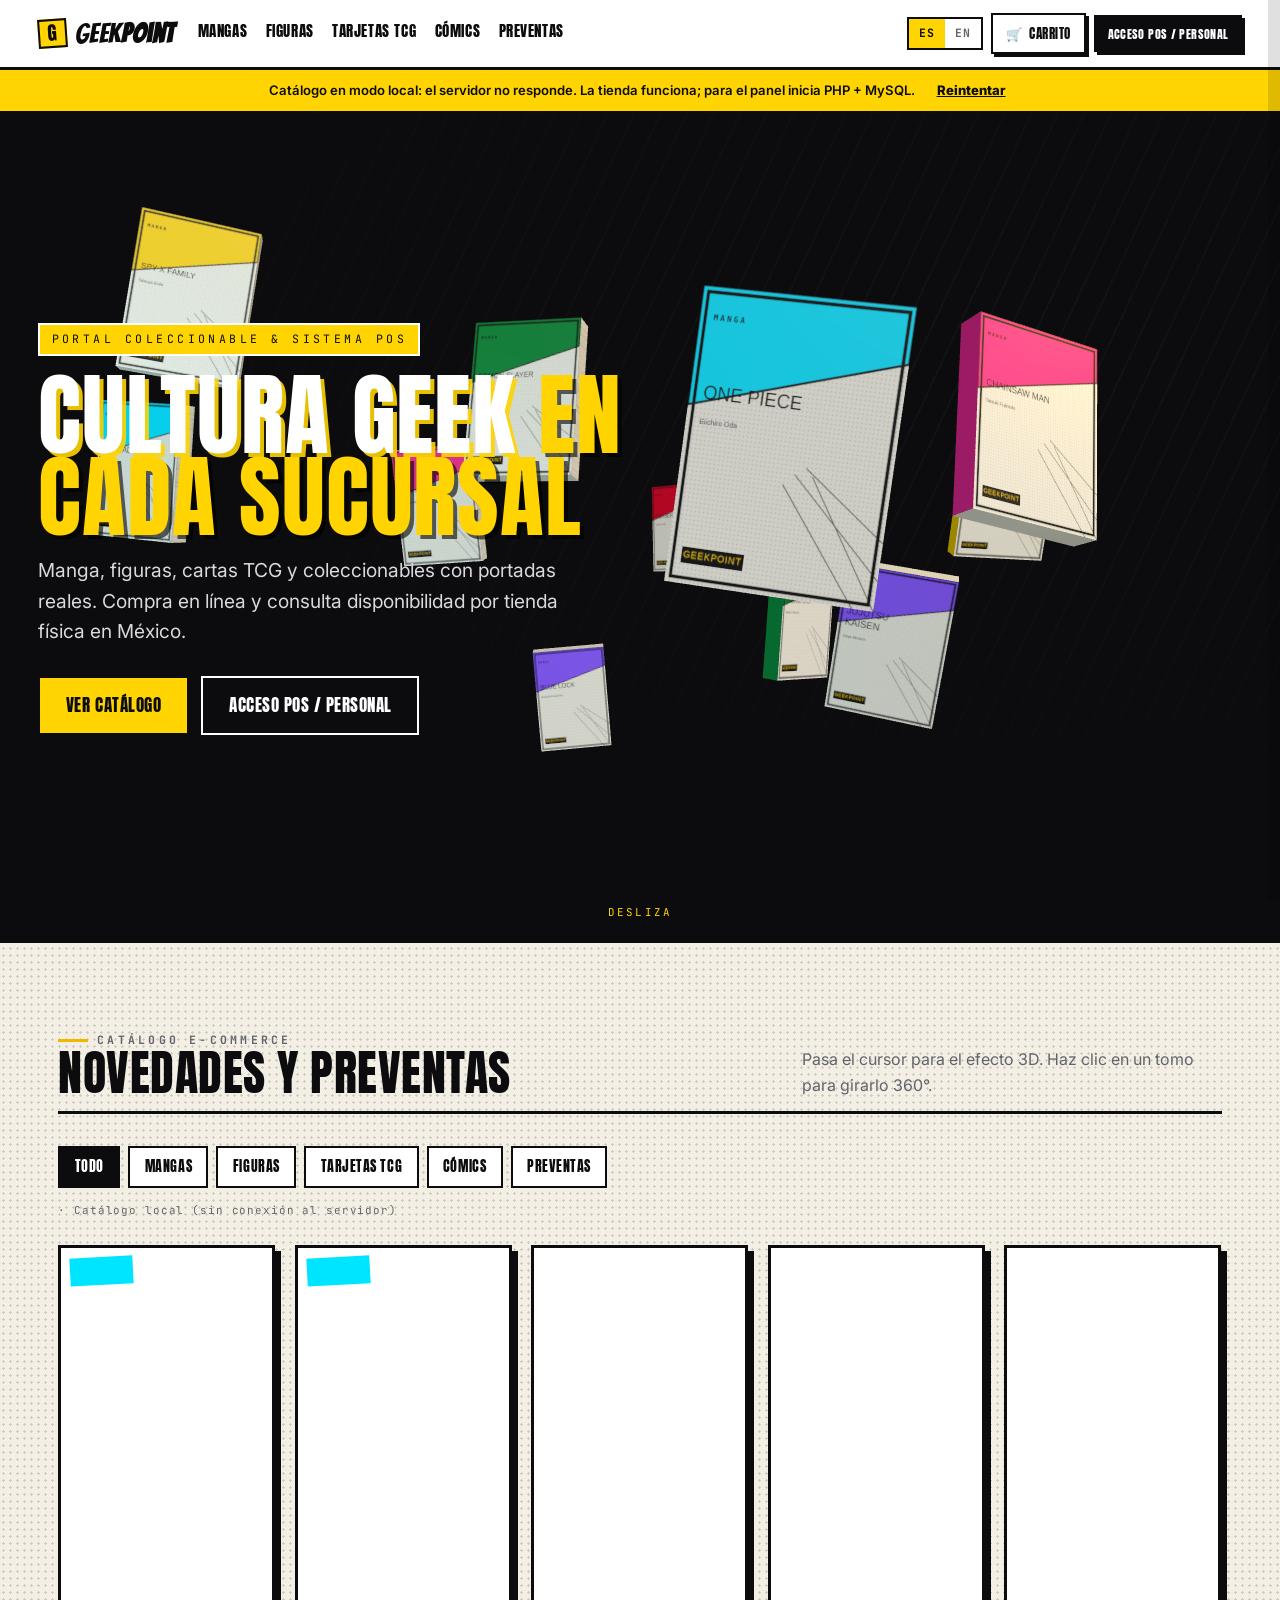
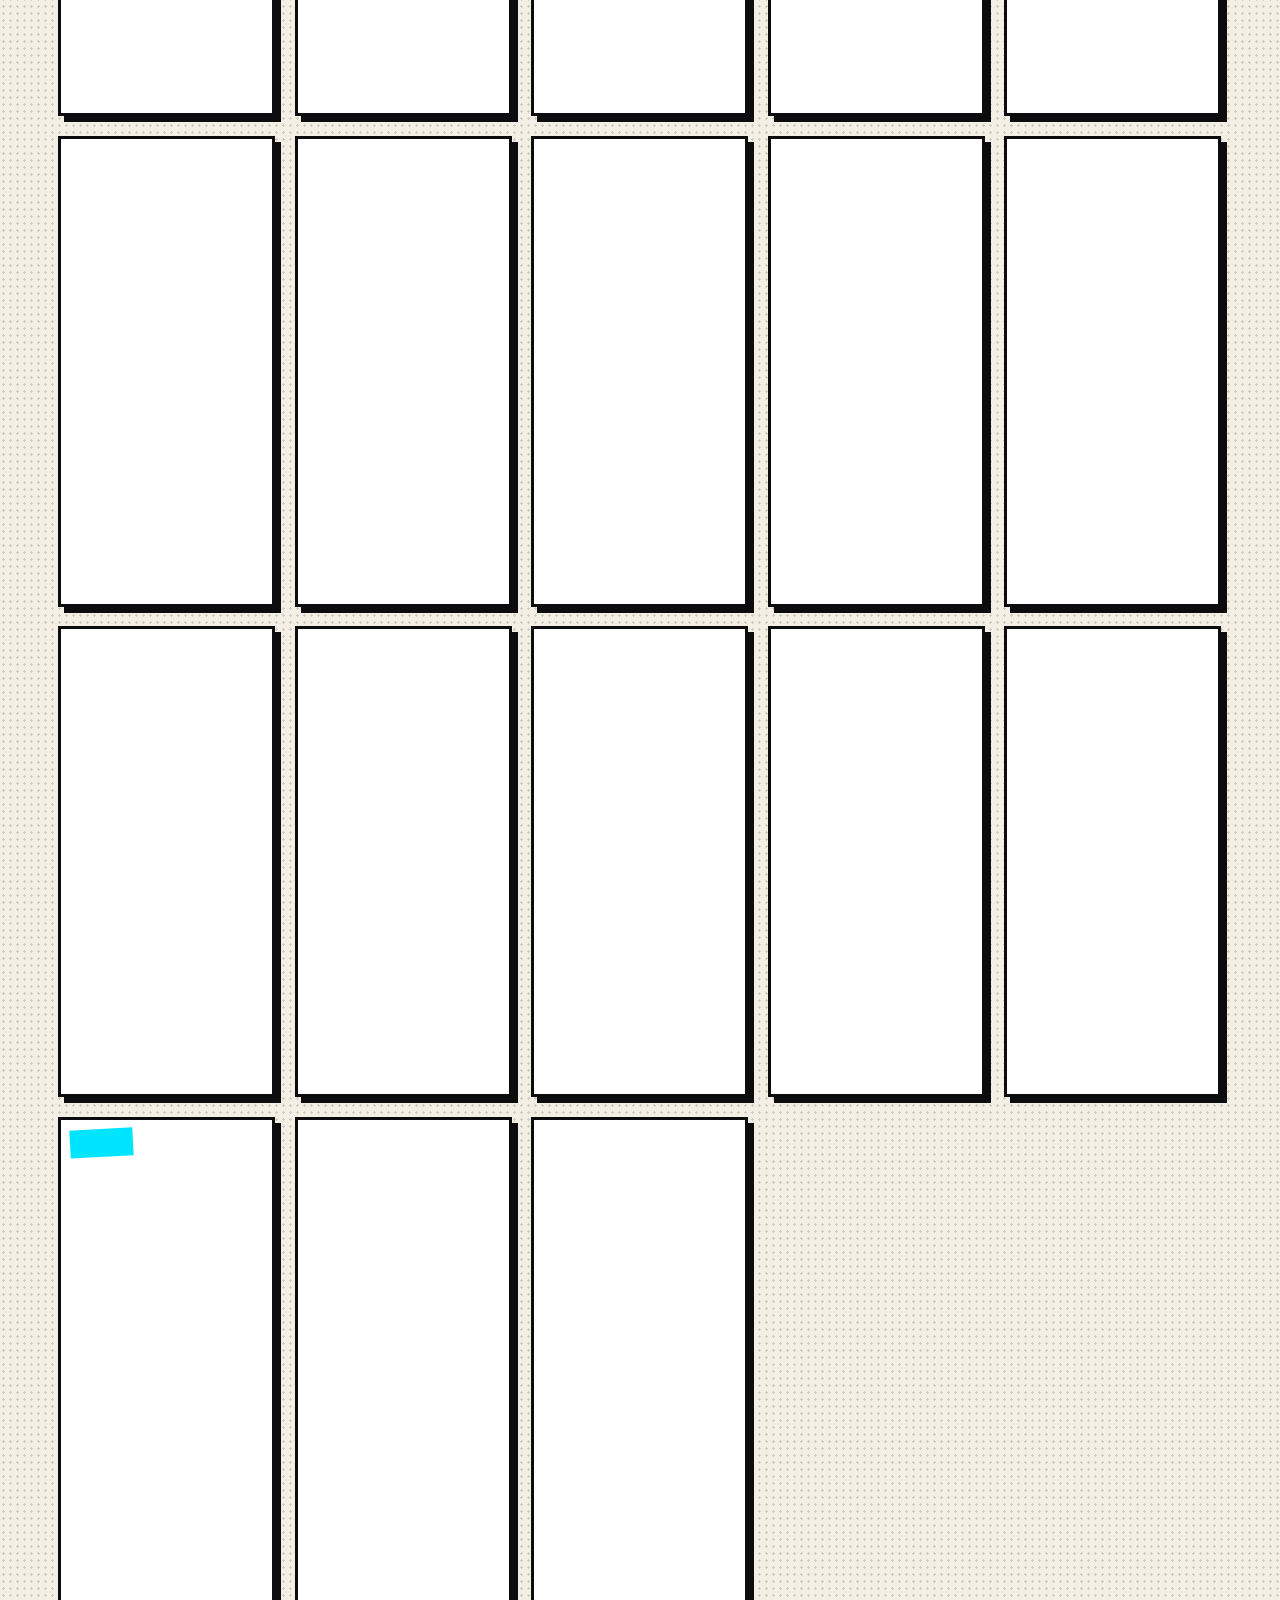
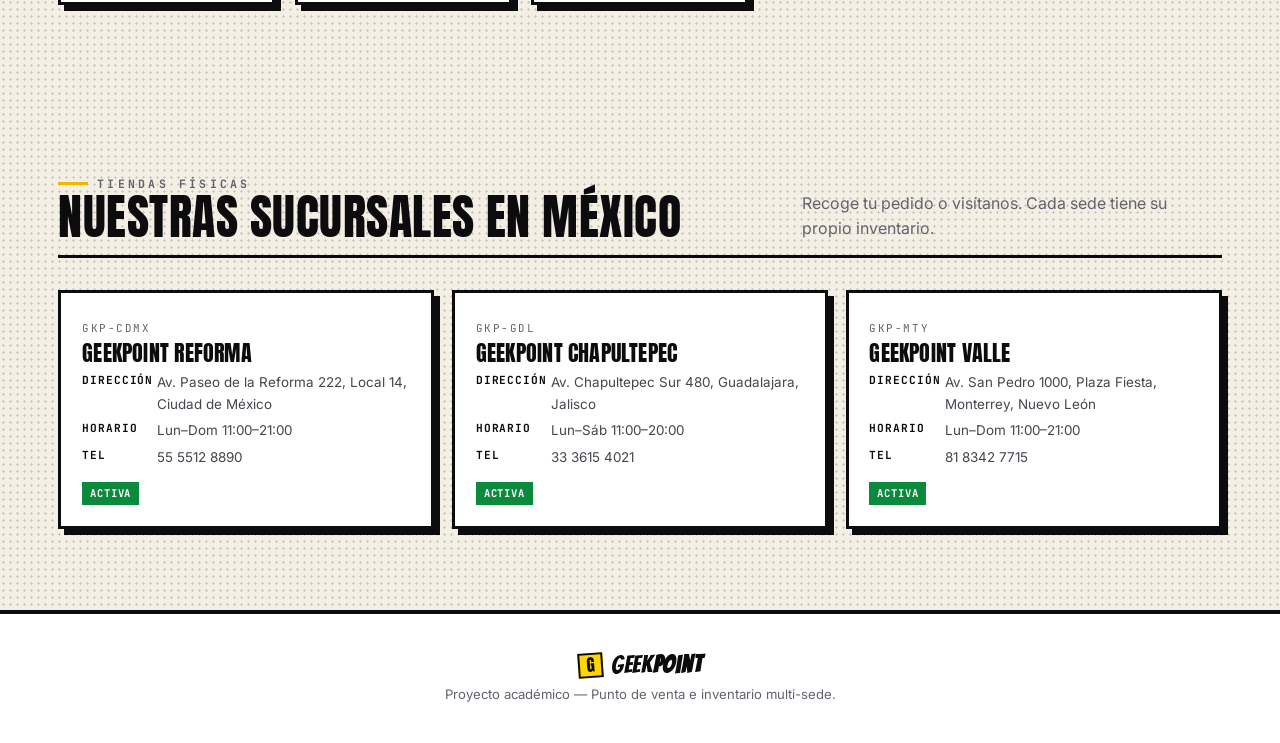
==== frontend/index.html @ acaae29a "Primer commit del sitio web" ====
<!DOCTYPE html>
<html lang="es">
<head>
  <meta charset="UTF-8" />
  <meta name="viewport" content="width=device-width, initial-scale=1, viewport-fit=cover" />
  <meta name="theme-color" content="#0c0c0e" />
  <title>GeekPoint — Portal Coleccionable & Sistema POS Multi-Sede</title>
  <meta name="description" content="Tienda de manga, figuras, cartas TCG y coleccionables. Catálogo interactivo 3D y sistema de punto de venta e inventario multi-sucursal." />

  <link rel="preconnect" href="https://fonts.googleapis.com" />
  <link rel="preconnect" href="https://fonts.gstatic.com" crossorigin />
  <link rel="stylesheet" href="https://fonts.googleapis.com/css2?family=Anton&family=Bangers&family=Inter:wght@400;500;600;700&family=JetBrains+Mono:wght@400;600;700&display=swap" />

  <link rel="icon" href="data:image/svg+xml,%3Csvg xmlns='http://www.w3.org/2000/svg' viewBox='0 0 100 100'%3E%3Crect width='100' height='100' fill='%23ffd400'/%3E%3Ctext x='50' y='72' font-size='68' text-anchor='middle' font-family='Arial Black,sans-serif' font-weight='900'%3EG%3C/text%3E%3C/svg%3E" />

  <link rel="stylesheet" href="assets/css/tokens.css?v=20260827b" />
  <link rel="stylesheet" href="assets/css/base.css?v=20260827b" />
  <link rel="stylesheet" href="assets/css/components.css?v=20260827b" />
  <link rel="stylesheet" href="assets/css/store.css?v=20260827b" />
  <link rel="stylesheet" href="assets/css/app.css?v=20260827b" />
</head>
<body>
  <a class="skip-link" href="#main">Saltar al contenido</a>

  <!-- ================= SPLASH ================= -->
  <div class="splash" data-splash aria-hidden="true">
    <div class="splash__mark">GEEK<b>POINT</b></div>
    <div class="splash__bar"><i></i></div>
  </div>

  <!-- ================= HEADER ================= -->
  <header class="topbar" data-topbar>
    <a href="#/" class="brand" data-link>
      <span class="brand__glyph">G</span>
      <span>Geek<b>Point</b></span>
    </a>

    <nav class="topbar__nav" data-nav-store aria-label="Categorías">
      <a href="#/cat/manga" data-link data-i18n="cat.manga">Mangas</a>
      <a href="#/cat/figuras" data-link data-i18n="cat.figuras">Figuras</a>
      <a href="#/cat/tcg" data-link data-i18n="cat.tcg">Tarjetas TCG</a>
      <a href="#/cat/comics" data-link data-i18n="cat.comics">Cómics</a>
      <a href="#/cat/preventa" data-link data-i18n="cat.preventa">Preventas</a>
    </nav>

    <div class="topbar__actions">
      <div class="lang-toggle" data-lang-toggle role="group" aria-label="Idioma / Language">
        <button type="button" data-lang="es" class="is-active">ES</button>
        <button type="button" data-lang="en">EN</button>
      </div>

      <button type="button" class="cartbtn" data-nav-store data-cart-open aria-label="Carrito">
        <span aria-hidden="true">🛒</span>
        <span data-i18n="nav.cart">Carrito</span>
        <span class="cartbtn__count" data-cart-count data-count="0"></span>
      </button>

      <a href="#/acceso" class="btn btn--ink btn--sm" data-link data-session-hide data-i18n="cta.staff">Acceso POS / Personal</a>
      <a href="#/panel" class="btn btn--panini btn--sm" data-link data-session-show hidden data-i18n="cta.mypanel">Mi panel</a>
    </div>
  </header>

  <div class="api-banner" data-api-banner hidden>
    <span data-i18n="banner.offline">Catálogo en modo local: el servidor no responde. La tienda funciona; para el panel inicia PHP + MySQL.</span>
    <button type="button" data-api-retry data-i18n="banner.retry">Reintentar</button>
  </div>

  <!-- ================= SPA ROOT ================= -->
  <main id="main" class="app-root" data-app>
    <div data-static-store>
      <!-- HERO -->
      <section class="hero">
        <canvas class="hero__canvas" data-hero3d aria-hidden="true"></canvas>
        <div class="hero__lines" aria-hidden="true"></div>
        <div class="hero__inner">
          <span class="hero__kicker" data-i18n="hero.kicker">Portal Coleccionable & Sistema POS</span>
          <h1 class="hero__title">
            <span data-i18n="hero.t1">Cultura geek</span>
            <span class="yellow" data-i18n="hero.t2">en cada sucursal</span>
          </h1>
          <p class="hero__lead" data-i18n="hero.lead">
            Manga, figuras, cartas TCG y coleccionables con portadas reales.
            Compra en línea y consulta disponibilidad por tienda física en México.
          </p>
          <div class="hero__cta">
            <a href="#catalogo" class="btn btn--panini btn--lg" data-i18n="hero.shop">Ver catálogo</a>
            <a href="#/acceso" class="btn btn--ghost btn--lg" data-link style="color:var(--paper-2);border-color:var(--paper-2)" data-i18n="cta.staff">Acceso POS / Personal</a>
          </div>
        </div>
        <span class="hero__scroll" data-i18n="hero.scroll">Desliza</span>
      </section>

      <!-- CATÁLOGO -->
      <section class="section" id="catalogo">
        <header class="section__head">
          <div>
            <p class="kicker" data-i18n="shop.kicker">Catálogo e-commerce</p>
            <h2 data-i18n="shop.title">Novedades y preventas</h2>
          </div>
          <p data-i18n="shop.sub">Pasa el cursor para el efecto 3D. Haz clic en un tomo para girarlo 360°.</p>
        </header>
        <div class="catbar" data-catbar></div>
        <div class="pgrid" data-pgrid></div>
      </section>

      <!-- SUCURSALES -->
      <section class="section" id="sucursales">
        <header class="section__head">
          <div>
            <p class="kicker" data-i18n="branches.kicker">Tiendas físicas</p>
            <h2 data-i18n="branches.title">Nuestras sucursales en México</h2>
          </div>
          <p data-i18n="branches.sub">Recoge tu pedido o visítanos. Cada sede tiene su propio inventario.</p>
        </header>
        <div class="branches" data-branches></div>
      </section>
    </div>
  </main>

  <!-- ================= CART DRAWER ================= -->
  <div class="cart-drawer__backdrop" data-cart-backdrop></div>
  <aside class="cart-drawer" data-cart-drawer aria-label="Carrito de compras">
    <div class="cart-drawer__head">
      <h2 data-i18n="cart.title">Tu carrito</h2>
      <button type="button" class="modal__close" data-cart-close aria-label="Cerrar">✕</button>
    </div>
    <div class="cart-drawer__items" data-cart-items></div>
    <div class="cart-drawer__foot">
      <div class="cart-drawer__total"><span data-i18n="cart.total">Total</span><span data-cart-total>$0.00</span></div>
      <button class="btn btn--panini btn--block" data-cart-quote data-i18n="cart.quote">Generar cotización</button>
      <p class="mono" style="font-size:.68rem;color:var(--muted);text-align:center" data-i18n="cart.note">Compra demo — no procesa pagos reales.</p>
    </div>
  </aside>

  <footer class="foot" data-foot>
    <div class="brand"><span class="brand__glyph">G</span><span>Geek<b>Point</b></span></div>
    <p class="foot__note" data-i18n="foot.note">Portal Coleccionable & Sistema POS Multi-Sede — proyecto académico.</p>
  </footer>

  <!-- ================= SCRIPTS (IIFE, orden estricto) ================= -->
  <script defer src="lib/gsap.min.js"></script>
  <script defer src="lib/ScrollTrigger.min.js"></script>
  <script defer src="lib/three.min.js"></script>
  <script defer src="lib/manifest.js?v=20260827b"></script>
  <script defer src="js/config.js?v=20260827b"></script>
  <script defer src="js/i18n.js?v=20260827b"></script>
  <script defer src="js/ui.js?v=20260827b"></script>
  <script defer src="js/api.js?v=20260827b"></script>
  <script defer src="js/store.js?v=20260827b"></script>
  <script defer src="js/catalog.js?v=20260827b"></script>
  <script defer src="js/three-hero.js?v=20260827b"></script>
  <script defer src="js/views/shell.js?v=20260827b"></script>
  <script defer src="js/views/store.js?v=20260827b"></script>
  <script defer src="js/views/login.js?v=20260827b"></script>
  <script defer src="js/views/admin.js?v=20260827b"></script>
  <script defer src="js/views/manager.js?v=20260827b"></script>
  <script defer src="js/views/pos.js?v=20260827b"></script>
  <script defer src="js/router.js?v=20260827b"></script>
  <script defer src="js/main.js?v=20260827b"></script>
</body>
</html>
---- frontend/assets/css/tokens.css ----
/* =============================================================
   GeekPoint — 1. Tokens de diseño
   Tienda  → "Manga Ink" (papel B&N alto contraste + Amarillo Panini + neón)
   Sistema → oscuro cyber (bajo  body.in-app)
   ============================================================= */
:root {
  /* ---- Constantes (no cambian entre temas) ---- */
  --display: "Anton", "Arial Narrow", "Segoe UI", system-ui, sans-serif;
  --comic:   "Bangers", "Anton", "Comic Sans MS", system-ui, cursive;
  --sans:    "Inter", -apple-system, BlinkMacSystemFont, "Segoe UI", system-ui, sans-serif;
  --mono:    "JetBrains Mono", ui-monospace, "SFMono-Regular", Consolas, monospace;

  --radius:    14px;
  --radius-sm: 9px;
  --radius-lg: 22px;
  --gutter: clamp(1rem, 4vw, 2.4rem);
  --maxw: 1240px;
  --topbar-h: 70px;

  --ease-out:    cubic-bezier(0.16, 1, 0.3, 1);
  --ease-in:     cubic-bezier(0.7, 0, 0.84, 0);
  --ease-soft:   cubic-bezier(0.25, 0.46, 0.45, 0.94);
  --ease-bounce: cubic-bezier(0.34, 1.56, 0.64, 1);

  --z-topbar: 100; --z-banner: 90; --z-drawer: 400; --z-toast: 500; --z-modal: 600; --z-splash: 900;

  /* ---- Paleta base Manga Ink ---- */
  --paper:      #f3efe4;
  --paper-2:    #ffffff;
  --paper-3:    #eae5d6;
  --ink:        #0c0c0e;
  --ink-2:      #1b1b21;
  --ink-soft:   #45454d;
  --panini:     #ffd400;
  --panini-deep:#f2b600;
  --neon-cyan:    #00e5ff;
  --neon-magenta: #ff2d95;
  --neon-violet:  #8b5bff;
  --danger:  #e4002b;
  --success: #0b8a3d;
  --warning: #c77700;

  /* ---- Semántica (tema TIENDA por defecto) ---- */
  --bg:        var(--paper);
  --bg-2:      var(--paper-3);
  --surface:   var(--paper-2);
  --surface-2: var(--paper-3);
  --surface-3: #dfd9c7;
  --text:   var(--ink);
  --muted:  #63636d;
  --faint:  #8a8a93;
  --line:      var(--ink);
  --line-soft: #cfc9b8;
  --accent:    var(--ink);
  --accent-2:  var(--panini);

  /* sombras "manga" = offset duro, sin blur */
  --shadow-hard:    5px 5px 0 var(--ink);
  --shadow-hard-sm: 3px 3px 0 var(--ink);
  --shadow-pop:     6px 6px 0 var(--panini-deep);
  --halftone: rgba(12,12,14,0.16);

  /* variables compartidas con el sistema (valores neutros en la tienda) */
  --nm-out: var(--shadow-hard-sm);
  --nm-out-sm: var(--shadow-hard-sm);
  --nm-in: none; --nm-in-sm: none;
  --glow-cyan: 0 0 0 2px var(--ink);
  --glow-violet: 0 0 0 2px var(--ink);

  --btn-bg: var(--paper-2);
  --btn-fg: var(--ink);
  --btn-shadow: var(--shadow-hard-sm);
  --btn-border: var(--ink);

  color-scheme: light;
}

/* =============================================================
   Tema SISTEMA (oscuro) — activo en login y módulos internos
   ============================================================= */
body.in-app,
body.in-shell {
  --bg:        #0b0c10;
  --bg-2:      #0e0f15;
  --surface:   #14151d;
  --surface-2: #191b25;
  --surface-3: #202331;
  --line:      #2a2d3f;
  --line-soft: #202331;
  --text:   #eef0f7;
  --muted:  #9498b6;
  --faint:  #6a6e90;
  --accent:    var(--panini);
  --accent-2:  var(--neon-cyan);

  --nm-light: rgba(255,255,255,0.045);
  --nm-dark:  rgba(0,0,0,0.55);
  --nm-out:    -6px -6px 16px var(--nm-light), 8px 8px 22px var(--nm-dark);
  --nm-out-sm: -3px -3px 8px var(--nm-light), 4px 4px 12px var(--nm-dark);
  --nm-in:     inset -4px -4px 10px var(--nm-light), inset 5px 5px 14px var(--nm-dark);
  --nm-in-sm:  inset -2px -2px 6px var(--nm-light), inset 3px 3px 8px var(--nm-dark);
  --glow-cyan:   0 0 0 1px rgba(255,212,0,.4), 0 0 22px rgba(255,212,0,.28);
  --glow-violet: 0 0 0 1px rgba(0,229,255,.4), 0 0 22px rgba(0,229,255,.3);

  --shadow-hard: var(--nm-out);
  --shadow-hard-sm: var(--nm-out-sm);
  --shadow-pop: var(--nm-out);

  --btn-bg: var(--surface-2);
  --btn-fg: var(--text);
  --btn-shadow: var(--nm-out-sm);
  --btn-border: transparent;

  --radius: 16px; --radius-sm: 12px; --radius-lg: 24px;

  color-scheme: dark;
}
---- frontend/assets/css/base.css ----
/* =============================================================
   2. Reset & base
   ============================================================= */
*, *::before, *::after { box-sizing: border-box; margin: 0; }

html {
  -webkit-text-size-adjust: 100%;
  tab-size: 2;
  overflow-x: clip;
  scroll-behavior: smooth;
}
@media (prefers-reduced-motion: reduce) { html { scroll-behavior: auto; } }

body {
  font-family: var(--sans);
  font-size: 16px;
  line-height: 1.6;
  color: var(--text);
  background-color: var(--bg);
  /* Textura de papel + trama de puntos (manga) */
  background-image:
    radial-gradient(var(--halftone) 1px, transparent 1.4px);
  background-size: 7px 7px;
  -webkit-font-smoothing: antialiased;
  -moz-osx-font-smoothing: grayscale;
  text-rendering: optimizeLegibility;
  overflow-x: clip;
  overscroll-behavior-y: none;
  min-height: 100vh;
  transition: background-color .4s var(--ease-out), color .4s var(--ease-out);
}
body.in-app {
  background-image:
    radial-gradient(1200px 700px at 12% -10%, rgba(255,212,0,.10), transparent 60%),
    radial-gradient(1000px 600px at 100% 0%, rgba(0,229,255,.10), transparent 55%);
  background-size: auto;
}

img, svg, canvas, video { display: block; max-width: 100%; }
img { height: auto; }
button, input, select, textarea { font: inherit; color: inherit; }
button { cursor: pointer; border: 0; background: none; }
a { color: inherit; text-decoration: none; }
p { text-wrap: pretty; }

h1, h2, h3, h4 {
  font-family: var(--display);
  text-wrap: balance;
  line-height: 1.02;
  letter-spacing: 0.01em;
  font-weight: 400;
  text-transform: uppercase;
}
body.in-app h1, body.in-app h2, body.in-app h3, body.in-app h4 {
  letter-spacing: -0.01em;
}

::selection { background: var(--panini); color: var(--ink); }

:focus-visible {
  outline: 3px solid var(--neon-cyan);
  outline-offset: 2px;
}

* { scrollbar-width: thin; scrollbar-color: var(--ink) transparent; }
*::-webkit-scrollbar { width: 10px; height: 10px; }
*::-webkit-scrollbar-thumb { background: var(--ink); border-radius: 0; }
body.in-app *::-webkit-scrollbar-thumb { background: var(--surface-3); border-radius: 20px; }

/* =============================================================
   3. Utilidades
   ============================================================= */
.skip-link {
  position: fixed; top: -120px; left: 1rem;
  padding: .7rem 1.1rem; background: var(--panini); color: var(--ink);
  z-index: var(--z-splash); border: 2px solid var(--ink); font-weight: 700;
  transition: top .2s var(--ease-out);
}
.skip-link:focus { top: 1rem; }

.sr-only {
  position: absolute; width: 1px; height: 1px; padding: 0; margin: -1px;
  overflow: hidden; clip: rect(0 0 0 0); white-space: nowrap; border: 0;
}

.container { width: 100%; max-width: var(--maxw); margin-inline: auto; padding-inline: var(--gutter); }

.kicker {
  font-family: var(--mono);
  font-size: .72rem;
  letter-spacing: .28em;
  text-transform: uppercase;
  color: var(--text);
  display: inline-flex; align-items: center; gap: .55rem;
  font-weight: 700;
}
.kicker::before {
  content: ""; width: 30px; height: 3px; background: var(--panini-deep);
}
body.in-app .kicker { color: var(--accent); }
body.in-app .kicker::before { background: var(--accent); height: 1px; }

[hidden] { display: none !important; }

/* Reveal on scroll — funcional (NO se apaga con reduced-motion) */
.reveal { opacity: 0; transform: translateY(24px); transition: opacity .6s var(--ease-out), transform .6s var(--ease-out); }
.reveal.is-visible { opacity: 1; transform: none; }
.reveal[data-split] { opacity: 1; transform: none; }
@media (prefers-reduced-motion: reduce) { .reveal { transition-duration: .3s; } }

.mono { font-family: var(--mono); }
.muted { color: var(--muted); }
.right { text-align: right; }
.mt { margin-top: 1.2rem; }
---- frontend/assets/css/components.css ----
/* =============================================================
   5. Componentes compartidos (tienda + sistema, vía variables)
   ============================================================= */

/* ---------- Splash ---------- */
.splash {
  position: fixed; inset: 0; z-index: var(--z-splash);
  display: grid; place-content: center; gap: 1.4rem;
  background: var(--paper);
  transition: opacity .5s var(--ease-out), visibility .5s;
  animation: splashSafety .01s 4.5s forwards;
}
.splash.is-out { opacity: 0; visibility: hidden; pointer-events: none; }
@keyframes splashSafety { to { opacity: 0; visibility: hidden; pointer-events: none; } }
.splash__mark { font-family: var(--comic); font-size: clamp(2.4rem, 9vw, 4rem); letter-spacing: .04em; color: var(--ink); display: flex; align-items: center; gap: .5rem; }
.splash__mark b { color: var(--ink); -webkit-text-stroke: 2px var(--ink); background: var(--panini); padding: 0 .25em; box-shadow: var(--shadow-hard-sm); }
.splash__bar { width: 220px; height: 8px; border: 2px solid var(--ink); overflow: hidden; }
.splash__bar i { display: block; height: 100%; width: 38%; background: var(--ink); animation: load 1s var(--ease-soft) infinite; }
@keyframes load { 0% { transform: translateX(-110%); } 100% { transform: translateX(360%); } }
@keyframes spin { to { transform: rotate(360deg); } }

/* ---------- Top bar (chrome público) ---------- */
.topbar {
  position: sticky; top: 0; z-index: var(--z-topbar);
  min-height: var(--topbar-h);
  display: flex; align-items: center; gap: 1rem;
  padding: .5rem var(--gutter);
  background: var(--paper-2);
  border-bottom: 3px solid var(--ink);
}
body.in-app .topbar { background: var(--surface); border-bottom: 1px solid var(--line); }

.brand { display: flex; align-items: center; gap: .5rem; font-family: var(--comic); font-size: 1.7rem; letter-spacing: .03em; color: var(--text); line-height: 1; }
.brand__glyph {
  display: inline-grid; place-items: center; width: 1.5em; height: 1.5em;
  background: var(--panini); color: var(--ink); border: 2px solid var(--ink);
  font-family: var(--display); font-size: .7em; transform: rotate(-4deg);
}
body.in-app .brand__glyph { background: var(--accent); }
.brand b { color: var(--text); }

.topbar__nav { display: none; gap: 1.15rem; margin-inline: .4rem; }
.topbar__nav a {
  font-family: var(--display); text-transform: uppercase; font-size: .92rem; letter-spacing: .04em;
  color: var(--text); padding: .2rem 0; border-bottom: 3px solid transparent;
  transition: border-color .18s var(--ease-out), color .18s var(--ease-out);
}
.topbar__nav a:hover, .topbar__nav a.is-active { border-color: var(--panini-deep); }
@media (min-width: 1040px) { .topbar__nav { display: flex; } }
body.in-app .topbar__nav { display: none; }

.topbar__actions { margin-inline-start: auto; display: flex; align-items: center; gap: .55rem; }

/* ---------- Lang toggle ---------- */
.lang-toggle { display: inline-flex; border: 2px solid var(--ink); background: var(--paper-2); }
body.in-app .lang-toggle { border-color: var(--line); background: var(--surface-2); border-radius: 999px; padding: 3px; }
.lang-toggle button {
  font-family: var(--mono); font-size: .72rem; font-weight: 700; letter-spacing: .08em;
  padding: .36rem .62rem; color: var(--muted);
  transition: color .15s var(--ease-out), background .15s var(--ease-out);
}
.lang-toggle button.is-active { color: var(--ink); background: var(--panini); }
body.in-app .lang-toggle button { border-radius: 999px; }
body.in-app .lang-toggle button.is-active { color: #05060b; background: var(--accent); }

/* ---------- Cart button ---------- */
.cartbtn {
  position: relative; display: inline-flex; align-items: center; gap: .4rem;
  padding: .5rem .8rem; border: 2px solid var(--ink); background: var(--paper-2);
  font-family: var(--display); text-transform: uppercase; font-size: .82rem; letter-spacing: .04em;
  box-shadow: var(--shadow-hard-sm);
  transition: transform .14s var(--ease-out), box-shadow .18s var(--ease-out);
}
.cartbtn:hover { transform: translate(-1px,-1px); box-shadow: 5px 5px 0 var(--ink); }
.cartbtn:active { transform: translate(2px,2px); box-shadow: none; }
.cartbtn__count {
  min-width: 1.35em; height: 1.35em; padding: 0 .3em; display: grid; place-items: center;
  background: var(--panini); color: var(--ink); border: 2px solid var(--ink);
  font-family: var(--mono); font-size: .7rem; font-weight: 700;
}
.cartbtn__count:empty, .cartbtn__count[data-count="0"] { display: none; }

/* ---------- Botones ---------- */
.btn {
  display: inline-flex; align-items: center; justify-content: center; gap: .5rem;
  padding: .62rem 1.05rem;
  font-family: var(--display); text-transform: uppercase; letter-spacing: .03em;
  font-weight: 400; font-size: .92rem;
  color: var(--btn-fg); background: var(--btn-bg);
  border: 2px solid var(--btn-border);
  box-shadow: var(--btn-shadow);
  border-radius: 0;
  transition: transform .14s var(--ease-out), box-shadow .18s var(--ease-out), background .18s var(--ease-out), color .18s var(--ease-out), opacity .2s;
  white-space: nowrap;
}
body.in-app .btn { border-radius: var(--radius-sm); border-color: transparent; text-transform: none; font-size: .9rem; }
.btn:hover { transform: translate(-2px,-2px); box-shadow: 6px 6px 0 var(--ink); }
body.in-app .btn:hover { transform: translateY(-2px); box-shadow: var(--nm-out); }
.btn:active { transform: translate(1px,1px); box-shadow: none; }
body.in-app .btn:active { transform: translateY(0); box-shadow: var(--nm-in-sm); }

.btn--lg { padding: .9rem 1.6rem; font-size: 1.05rem; }
.btn--sm { padding: .4rem .7rem; font-size: .78rem; }
.btn--block { display: flex; width: 100%; }

.btn--panini, .btn--neon { background: var(--panini); color: var(--ink); border-color: var(--ink); }
body.in-app .btn--neon { background: var(--accent); color: #05060b; box-shadow: var(--glow-cyan), 4px 4px 14px var(--nm-dark); border-color: transparent; }
.btn--ink, .btn--violet { background: var(--ink); color: var(--paper-2); border-color: var(--ink); }
body.in-app .btn--violet { background: linear-gradient(180deg, var(--neon-violet), #6a3ee0); color: #fff; box-shadow: var(--glow-violet), 4px 4px 14px var(--nm-dark); }
.btn--ghost { background: transparent; box-shadow: none; }
body.in-app .btn--ghost { box-shadow: inset 0 0 0 1px var(--line); }
.btn--ghost:hover { background: var(--panini); }
body.in-app .btn--ghost:hover { background: transparent; box-shadow: inset 0 0 0 1px var(--accent); color: #fff; }
.btn--danger { background: var(--danger); color: #fff; border-color: var(--ink); }

.btn[disabled], .btn.is-loading { opacity: .5; pointer-events: none; }
.btn.is-loading::after {
  content: ""; width: 14px; height: 14px; border-radius: 50%;
  border: 2px solid currentColor; border-right-color: transparent; animation: spin .7s linear infinite;
}

/* ---------- Card / panel ---------- */
.card {
  background: var(--surface);
  border: 2px solid var(--line);
  box-shadow: var(--shadow-hard-sm);
  border-radius: 0;
  padding: 1.3rem;
}
body.in-app .card { border: 0; border-radius: var(--radius); box-shadow: var(--nm-out); }
.panel { background: var(--surface-2); border: 2px solid var(--line); border-radius: 0; }
body.in-app .panel { border: 1px solid var(--line-soft); border-radius: var(--radius); }

/* ---------- Formularios ---------- */
.field { display: flex; flex-direction: column; gap: .4rem; margin-bottom: 1rem; }
.field > label { font-size: .74rem; font-weight: 700; color: var(--muted); letter-spacing: .06em; text-transform: uppercase; font-family: var(--mono); }
.input, .select, .textarea {
  width: 100%; padding: .7rem .85rem;
  background: var(--surface); color: var(--text);
  border: 2px solid var(--line); border-radius: 0;
  transition: box-shadow .15s var(--ease-out), border-color .15s var(--ease-out);
}
body.in-app .input, body.in-app .select, body.in-app .textarea {
  border: 1px solid transparent; border-radius: 12px; box-shadow: var(--nm-in-sm);
}
.input::placeholder, .textarea::placeholder { color: var(--faint); }
.input:focus, .select:focus, .textarea:focus {
  outline: none; border-color: var(--neon-cyan);
  box-shadow: 4px 4px 0 var(--neon-cyan);
}
body.in-app .input:focus, body.in-app .select:focus, body.in-app .textarea:focus {
  box-shadow: var(--nm-in-sm), 0 0 0 3px rgba(0,229,255,.16);
}
.select { appearance: none; background-image: linear-gradient(45deg, transparent 50%, var(--text) 50%), linear-gradient(135deg, var(--text) 50%, transparent 50%); background-position: right 1rem center, right .78rem center; background-size: 6px 6px, 6px 6px; background-repeat: no-repeat; }
.textarea { min-height: 84px; resize: vertical; }
.field__error { font-size: .74rem; color: var(--danger); font-weight: 600; }
.field.has-error .input, .field.has-error .select { border-color: var(--danger); box-shadow: 3px 3px 0 var(--danger); }

/* ---------- Badges / chips ---------- */
.badge {
  display: inline-flex; align-items: center; gap: .35rem;
  font-family: var(--mono); font-size: .66rem; font-weight: 700; letter-spacing: .08em;
  padding: .2rem .5rem; text-transform: uppercase;
  background: var(--ink); color: var(--paper-2); border-radius: 0;
}
body.in-app .badge { background: var(--surface-3); color: var(--muted); border-radius: 999px; }
.badge--ok { background: var(--success); color: #fff; }
.badge--warn { background: var(--warning); color: #fff; }
.badge--danger { background: var(--danger); color: #fff; }
.badge--cyan { background: var(--neon-cyan); color: var(--ink); }
.badge--violet { background: var(--neon-violet); color: #fff; }
.badge--panini { background: var(--panini); color: var(--ink); }

.chip {
  display: inline-flex; align-items: center; gap: .4rem;
  padding: .4rem .75rem; border: 2px solid var(--line);
  background: var(--surface); font-size: .82rem; font-weight: 600;
  transition: background .15s var(--ease-out), color .15s var(--ease-out), transform .12s var(--ease-out);
}
body.in-app .chip { border: 0; border-radius: 999px; box-shadow: var(--nm-out-sm); color: var(--muted); }
.chip:hover { transform: translateY(-1px); }
.chip.is-active { background: var(--panini); color: var(--ink); }
body.in-app .chip.is-active { background: var(--accent); color: #05060b; box-shadow: var(--glow-cyan); }

/* ---------- Tablas ---------- */
.table-wrap { overflow-x: auto; border: 2px solid var(--line); }
body.in-app .table-wrap { border: 1px solid var(--line-soft); border-radius: var(--radius); }
table.data { width: 100%; border-collapse: collapse; font-size: .88rem; min-width: 560px; }
table.data thead th {
  text-align: left; font-family: var(--mono); font-size: .66rem; letter-spacing: .12em; text-transform: uppercase;
  color: var(--faint); padding: .8rem 1rem; background: var(--surface-2);
  border-bottom: 2px solid var(--line);
}
body.in-app table.data thead th { border-bottom: 0; }
table.data tbody td { padding: .8rem 1rem; border-top: 1px solid var(--line-soft); }
table.data tbody tr { transition: background .12s var(--ease-out); }
table.data tbody tr:hover { background: var(--surface-2); }
.num { font-family: var(--mono); font-variant-numeric: tabular-nums; }

/* ---------- Toast ---------- */
.toasts { position: fixed; right: 1rem; bottom: 1rem; z-index: var(--z-toast); display: flex; flex-direction: column; gap: .6rem; max-width: min(92vw, 360px); }
.toast {
  padding: .8rem 1rem; background: var(--surface); color: var(--text);
  border: 2px solid var(--ink); border-left-width: 6px;
  box-shadow: var(--shadow-hard-sm); font-size: .88rem; font-weight: 500;
  animation: toastIn .3s var(--ease-out);
}
body.in-app .toast { border: 0; border-left: 3px solid var(--accent); border-radius: 12px; box-shadow: var(--nm-out); }
.toast--ok { border-left-color: var(--success); }
.toast--error { border-left-color: var(--danger); }
.toast--warn { border-left-color: var(--warning); }
@keyframes toastIn { from { opacity: 0; transform: translateX(24px); } }

/* ---------- Modal ---------- */
.modal { position: fixed; inset: 0; z-index: var(--z-modal); display: grid; place-items: center; padding: 1.2rem; }
.modal__backdrop { position: absolute; inset: 0; background: rgba(12,12,14,.72); backdrop-filter: blur(3px); -webkit-backdrop-filter: blur(3px); }
.modal__card {
  position: relative; width: min(560px, 100%); max-height: 88vh; overflow-y: auto;
  background: var(--surface); color: var(--text);
  border: 3px solid var(--ink); box-shadow: 10px 10px 0 var(--ink);
  padding: 1.6rem;
  animation: modalIn .28s var(--ease-out);
}
body.in-app .modal__card { border: 0; border-radius: var(--radius-lg); box-shadow: var(--nm-out), var(--glow-violet); }
.modal__card--wide { width: min(920px, 100%); }
@keyframes modalIn { from { opacity: 0; transform: translateY(16px); } }
.modal__title { font-family: var(--display); text-transform: uppercase; font-size: 1.3rem; margin-bottom: 1rem; }
.modal__close { position: absolute; top: .8rem; right: .8rem; width: 34px; height: 34px; display: grid; place-items: center; background: var(--panini); color: var(--ink); border: 2px solid var(--ink); }
body.in-app .modal__close { background: var(--surface-2); color: var(--text); border: 0; border-radius: 10px; box-shadow: var(--nm-out-sm); }

/* ---------- API banner ---------- */
.api-banner {
  position: sticky; top: var(--topbar-h); z-index: var(--z-banner);
  display: flex; align-items: center; justify-content: center; gap: 1rem; flex-wrap: wrap;
  padding: .55rem 1rem; font-size: .82rem; font-weight: 600;
  background: var(--panini); color: var(--ink); border-bottom: 2px solid var(--ink);
}
.api-banner button { font-weight: 800; text-decoration: underline; color: inherit; }

/* ---------- Estados ---------- */
.state { padding: 3rem 1rem; text-align: center; color: var(--muted); }
.state__icon { font-size: 2.4rem; margin-bottom: .6rem; }
.skeleton { background: linear-gradient(90deg, var(--surface-2), var(--surface-3), var(--surface-2)); background-size: 200% 100%; animation: sk 1.3s linear infinite; }
@keyframes sk { to { background-position: -200% 0; } }

/* ---------- Tilt (funcional; gate solo por hover) ---------- */
.tilt { transform-style: preserve-3d; transition: transform .25s var(--ease-out), box-shadow .25s var(--ease-out); will-change: transform; }
@media (hover: none) { .tilt { transform: none !important; } }
---- frontend/assets/css/store.css ----
/* =============================================================
   6. Tienda e-commerce — "Manga Ink"
   ============================================================= */

/* ---------- HERO ---------- */
.hero {
  position: relative;
  min-height: calc(100svh - var(--topbar-h));
  display: grid; align-items: center;
  padding: clamp(2rem, 7vh, 5rem) var(--gutter) 3.5rem;
  overflow: hidden;
  background: var(--ink);
  color: var(--paper-2);
  border-bottom: 4px solid var(--ink);
}
.hero__canvas { position: absolute; inset: 0; width: 100%; height: 100%; z-index: 1; }
.hero__lines {
  position: absolute; inset: 0; z-index: 0; pointer-events: none; opacity: .5;
  background:
    repeating-linear-gradient(115deg, transparent 0 22px, rgba(255,255,255,.05) 22px 24px);
  mask-image: radial-gradient(120% 90% at 78% 30%, #000 10%, transparent 72%);
}
.hero__inner { position: relative; z-index: 2; max-width: 640px; }
.hero__kicker {
  display: inline-block; font-family: var(--mono); font-size: .72rem; letter-spacing: .3em;
  text-transform: uppercase; color: var(--ink); background: var(--panini);
  padding: .35rem .7rem; border: 2px solid var(--paper-2); margin-bottom: 1.1rem;
}
.hero__title {
  font-size: clamp(2.6rem, 8vw, 5.6rem);
  line-height: .92; color: var(--paper-2);
  text-shadow: 4px 4px 0 rgba(255,212,0,.9);
  margin-bottom: 1rem;
}
.hero__title .yellow { color: var(--panini); text-shadow: 4px 4px 0 rgba(0,0,0,.6); }
.hero__lead { font-size: clamp(1rem, 2.1vw, 1.2rem); color: #d9d9de; max-width: 46ch; margin-bottom: 1.8rem; }
.hero__cta { display: flex; flex-wrap: wrap; gap: .8rem; }
.hero__scroll { position: absolute; left: 50%; bottom: 1.1rem; z-index: 2; transform: translateX(-50%); color: var(--panini); font-family: var(--mono); font-size: .68rem; letter-spacing: .2em; text-transform: uppercase; animation: bob 1.8s var(--ease-soft) infinite; }
@keyframes bob { 0%,100% { transform: translate(-50%,0); } 50% { transform: translate(-50%,7px); } }
@media (prefers-reduced-motion: reduce) { .hero__scroll { animation: none; } }

/* ---------- Secciones ---------- */
.section { padding: clamp(3rem, 9vh, 6rem) var(--gutter); max-width: var(--maxw); margin-inline: auto; }
.section__head { display: flex; align-items: flex-end; justify-content: space-between; gap: 1rem; flex-wrap: wrap; margin-bottom: 2rem; border-bottom: 3px solid var(--ink); padding-bottom: .8rem; }
.section__head h2 { font-size: clamp(1.8rem, 4.5vw, 3rem); }
.section__head p { color: var(--muted); max-width: 42ch; }

/* ---------- Barra de categorías ---------- */
.catbar { display: flex; gap: .5rem; flex-wrap: wrap; margin-bottom: 1.6rem; }
.catbar__btn {
  font-family: var(--display); text-transform: uppercase; letter-spacing: .04em; font-size: .86rem;
  padding: .5rem .9rem; border: 2px solid var(--ink); background: var(--paper-2); color: var(--ink);
  transition: background .14s var(--ease-out), transform .12s var(--ease-out), box-shadow .14s var(--ease-out);
}
.catbar__btn:hover { transform: translate(-1px,-1px); box-shadow: 3px 3px 0 var(--ink); }
.catbar__btn.is-active { background: var(--ink); color: var(--paper-2); }

/* ---------- Grid de productos ---------- */
.pgrid { display: grid; gap: 1.2rem; grid-template-columns: repeat(auto-fill, minmax(215px, 1fr)); }

.pcard {
  position: relative; display: flex; flex-direction: column;
  background: var(--paper-2); border: 3px solid var(--ink);
  box-shadow: 6px 6px 0 var(--ink);
  transition: transform .2s var(--ease-out), box-shadow .2s var(--ease-out);
  will-change: transform;
}
.pcard:hover { box-shadow: 10px 10px 0 var(--panini-deep); }
@media (hover: none) { .pcard { transform: none !important; } }

.pcard__media {
  position: relative; aspect-ratio: 3/4; overflow: hidden;
  border-bottom: 3px solid var(--ink); background: var(--paper-3);
}
.pcard__media img { width: 100%; height: 100%; object-fit: cover; }
.pcard__media .ink-cover { width: 100%; height: 100%; }
.pcard__glow {
  position: absolute; inset: 0; pointer-events: none; opacity: 0;
  background: radial-gradient(160px 160px at var(--mx,50%) var(--my,50%), rgba(0,229,255,.5), transparent 70%);
  mix-blend-mode: screen; transition: opacity .25s var(--ease-out);
}
.pcard:hover .pcard__glow { opacity: 1; }

.pcard__tags { position: absolute; top: .55rem; left: .55rem; display: flex; flex-direction: column; gap: .35rem; }
.ptag {
  font-family: var(--comic); font-size: .8rem; letter-spacing: .04em;
  padding: .1rem .5rem; border: 2px solid var(--ink); transform: rotate(-3deg);
  background: var(--panini); color: var(--ink);
}
.ptag--preventa { background: var(--neon-magenta); color: #fff; }
.ptag--novedad { background: var(--neon-cyan); color: var(--ink); }

.pcard__view {
  position: absolute; right: .55rem; bottom: .55rem;
  font-family: var(--mono); font-size: .64rem; font-weight: 700; letter-spacing: .06em;
  padding: .3rem .5rem; background: var(--ink); color: var(--paper-2);
  opacity: 0; transform: translateY(6px); transition: opacity .2s, transform .2s;
}
.pcard:hover .pcard__view { opacity: 1; transform: none; }

.pcard__body { padding: .85rem .9rem 1rem; display: flex; flex-direction: column; gap: .35rem; flex: 1; }
.pcard__cat { font-family: var(--mono); font-size: .62rem; letter-spacing: .16em; text-transform: uppercase; color: var(--muted); }
.pcard__name { font-family: var(--display); text-transform: uppercase; font-size: 1.02rem; line-height: 1.05; }
.pcard__author { font-size: .76rem; color: var(--muted); }
.pcard__foot { margin-top: auto; display: flex; align-items: center; justify-content: space-between; gap: .5rem; padding-top: .5rem; }
.pcard__price { font-family: var(--mono); font-weight: 700; font-size: 1.05rem; }
.pcard__add {
  font-family: var(--display); text-transform: uppercase; font-size: .78rem; letter-spacing: .04em;
  padding: .42rem .7rem; background: var(--panini); color: var(--ink); border: 2px solid var(--ink);
  transition: transform .12s var(--ease-out), box-shadow .14s var(--ease-out);
}
.pcard__add:hover { transform: translate(-1px,-1px); box-shadow: 3px 3px 0 var(--ink); }
.pcard__stock { font-family: var(--mono); font-size: .66rem; color: var(--muted); }
.pcard__stock b { color: var(--ink); }

/* ---------- Modal Vista Previa 3D ---------- */
.preview3d { display: grid; gap: 1.2rem; grid-template-columns: 1fr; }
@media (min-width: 720px) { .preview3d { grid-template-columns: 260px 1fr; } }
.preview3d__stage { aspect-ratio: 3/4; border: 3px solid var(--ink); background: var(--ink); position: relative; overflow: hidden; }
.preview3d__stage canvas { width: 100%; height: 100%; }
.preview3d__hint { position: absolute; left: 0; right: 0; bottom: 0; text-align: center; font-family: var(--mono); font-size: .6rem; letter-spacing: .12em; color: var(--paper-2); background: rgba(0,0,0,.5); padding: .3rem; }
.preview3d h3 { font-family: var(--display); text-transform: uppercase; font-size: 1.5rem; }
.preview3d__meta { font-size: .84rem; color: var(--muted); display: flex; flex-direction: column; gap: .4rem; margin: .6rem 0; }
.preview3d__syn { font-size: .86rem; line-height: 1.55; max-height: 8.5rem; overflow-y: auto; }
.preview3d__buy { display: flex; align-items: center; gap: .8rem; margin-top: 1rem; flex-wrap: wrap; }
.preview3d__price { font-family: var(--mono); font-weight: 700; font-size: 1.4rem; }

/* ---------- Sucursales ---------- */
.branches { display: grid; gap: 1.1rem; grid-template-columns: 1fr; }
@media (min-width: 760px) { .branches { grid-template-columns: repeat(3, 1fr); } }
.branch {
  border: 3px solid var(--ink); background: var(--paper-2); padding: 1.3rem;
  box-shadow: 6px 6px 0 var(--ink);
}
.branch__code { font-family: var(--mono); font-size: .68rem; letter-spacing: .14em; color: var(--muted); }
.branch h3 { font-family: var(--display); text-transform: uppercase; font-size: 1.35rem; margin: .2rem 0 .5rem; }
.branch__row { display: flex; gap: .5rem; font-size: .84rem; color: var(--ink-soft); margin-bottom: .3rem; }
.branch__row b { color: var(--ink); min-width: 4.2rem; font-family: var(--mono); font-size: .7rem; text-transform: uppercase; letter-spacing: .08em; }
.branch__status { margin-top: .7rem; }

/* ---------- Cart drawer ---------- */
.cart-drawer {
  position: fixed; top: 0; right: 0; bottom: 0; width: min(400px, 92vw); z-index: var(--z-drawer);
  background: var(--paper-2); border-left: 4px solid var(--ink);
  display: flex; flex-direction: column;
  transform: translateX(100%); transition: transform .3s var(--ease-out);
  box-shadow: -12px 0 0 rgba(0,0,0,.12);
}
.cart-drawer.is-open { transform: none; }
.cart-drawer__backdrop {
  position: fixed; inset: 0; z-index: calc(var(--z-drawer) - 1); background: rgba(12,12,14,.55);
  opacity: 0; visibility: hidden; transition: opacity .3s, visibility .3s;
}
.cart-drawer__backdrop.is-open { opacity: 1; visibility: visible; }
.cart-drawer__head { display: flex; align-items: center; justify-content: space-between; padding: 1.1rem 1.2rem; border-bottom: 3px solid var(--ink); }
.cart-drawer__head h2 { font-family: var(--display); text-transform: uppercase; font-size: 1.3rem; }
.cart-drawer__items { flex: 1; overflow-y: auto; padding: 1rem 1.2rem; display: flex; flex-direction: column; gap: .8rem; }
.cart-drawer__empty { text-align: center; color: var(--muted); padding: 2.5rem 1rem; }
.dr-item { display: grid; grid-template-columns: 54px 1fr auto; gap: .7rem; align-items: center; border-bottom: 1px solid var(--line-soft); padding-bottom: .8rem; }
.dr-item__media { width: 54px; height: 70px; border: 2px solid var(--ink); object-fit: cover; background: var(--paper-3); }
.dr-item__name { font-family: var(--display); text-transform: uppercase; font-size: .82rem; line-height: 1.1; }
.dr-item__price { font-family: var(--mono); font-size: .74rem; color: var(--muted); }
.dr-item__qty { display: inline-flex; align-items: center; gap: .35rem; margin-top: .3rem; }
.dr-item__qty button { width: 22px; height: 22px; border: 2px solid var(--ink); background: var(--paper-2); font-family: var(--mono); display: grid; place-items: center; }
.dr-item__rm { font-size: .8rem; color: var(--muted); }
.dr-item__rm:hover { color: var(--danger); }
.cart-drawer__foot { border-top: 3px solid var(--ink); padding: 1.1rem 1.2rem; display: flex; flex-direction: column; gap: .7rem; }
.cart-drawer__total { display: flex; justify-content: space-between; font-family: var(--mono); font-weight: 700; font-size: 1.15rem; }

/* ---------- Footer ---------- */
.foot { border-top: 4px solid var(--ink); padding: 2.4rem var(--gutter); text-align: center; background: var(--paper-2); }
.foot .brand { justify-content: center; font-size: 1.5rem; }
.foot__note { font-size: .82rem; color: var(--muted); margin-top: .4rem; }

/* La landing estática se oculta al entrar a los módulos internos */
body.in-app [data-static-store] { display: none !important; }
---- frontend/assets/css/app.css ----
/* =============================================================
   7. App — login, paneles, POS
   ============================================================= */

/* Cuando estamos dentro de la app, la topbar pública se oculta y
   el layout ocupa toda la altura. */
body.in-app .topbar__nav,
body.in-app .topbar__actions .cartbtn,
body.in-app .topbar__actions [data-nav-store],
body.in-app [data-static-store] { display: none !important; }

/* ---------- Login ---------- */
.auth {
  min-height: calc(100svh - var(--topbar-h));
  display: grid; place-items: center; padding: 2rem var(--gutter);
}
.auth__card {
  width: min(420px, 100%); padding: 2rem;
  background: var(--surface); border-radius: var(--radius-lg);
  box-shadow: var(--nm-out), var(--glow-violet);
}
.auth__card h1 { font-size: 1.5rem; margin-bottom: .3rem; }
.auth__sub { color: var(--muted); font-size: .9rem; margin-bottom: 1.6rem; }
.auth__demo { margin-top: 1.4rem; padding-top: 1.2rem; border-top: 1px dashed var(--line); }
.auth__demo p { font-size: .74rem; color: var(--faint); margin-bottom: .6rem; letter-spacing: .04em; text-transform: uppercase; font-family: var(--mono); }
.auth__demo .demo-row { display: flex; flex-wrap: wrap; gap: .4rem; }
.demo-chip { font-size: .74rem; padding: .35rem .6rem; border-radius: 8px; background: var(--surface-2); box-shadow: var(--nm-out-sm); font-family: var(--mono); color: var(--muted); }
.demo-chip:hover { color: var(--neon-cyan); }

/* ---------- App shell ---------- */
.shell { display: grid; grid-template-columns: 1fr; min-height: calc(100svh - var(--topbar-h)); }
@media (min-width: 900px) { .shell { grid-template-columns: 248px 1fr; } }

.side {
  background: var(--surface); border-right: 1px solid var(--line-soft);
  padding: 1.2rem .9rem; display: flex; flex-direction: column; gap: .3rem;
}
.side__user { padding: .9rem; border-radius: var(--radius-sm); background: var(--surface-2); box-shadow: var(--nm-in-sm); margin-bottom: 1rem; }
.side__user b { display: block; font-family: var(--display); }
.side__user span { font-size: .76rem; color: var(--muted); }
.side__link {
  display: flex; align-items: center; gap: .7rem;
  padding: .62rem .8rem; border-radius: 10px; font-size: .9rem; color: var(--muted);
  transition: background .18s var(--ease-out), color .18s var(--ease-out);
}
.side__link:hover { color: var(--text); background: var(--surface-2); }
.side__link.is-active { color: #05060b; background: linear-gradient(180deg, var(--neon-cyan), #16b6cc); font-weight: 600; }
.side__link .ico { width: 18px; text-align: center; }
.side__spacer { flex: 1; }
@media (max-width: 899px) {
  .side { flex-direction: row; overflow-x: auto; gap: .5rem; padding: .7rem; }
  .side__user, .side__spacer { display: none; }
  .side__link { white-space: nowrap; }
}

.content { padding: clamp(1.1rem, 3vw, 2rem); overflow: hidden; }
.content__head { display: flex; flex-wrap: wrap; align-items: center; gap: 1rem; margin-bottom: 1.6rem; }
.content__head h1 { font-size: clamp(1.3rem, 3vw, 1.8rem); }
.content__head .spacer { flex: 1; }

/* ---------- KPI cards ---------- */
.kpis { display: grid; gap: .9rem; grid-template-columns: repeat(auto-fit, minmax(160px, 1fr)); margin-bottom: 1.6rem; }
.kpi { padding: 1.1rem; border-radius: var(--radius); background: var(--surface); box-shadow: var(--nm-out-sm); }
.kpi__label { font-size: .72rem; text-transform: uppercase; letter-spacing: .1em; color: var(--faint); font-family: var(--mono); }
.kpi__value { font-family: var(--display); font-weight: 800; font-size: 1.7rem; margin-top: .3rem; }
.kpi__value.num { font-family: var(--mono); }
.kpi__foot { font-size: .76rem; color: var(--muted); margin-top: .25rem; }
.kpi--accent { border-bottom: 2px solid var(--neon-cyan); }
.kpi--warn { border-bottom: 2px solid var(--warning); }

/* ---------- Bar chart (CSS puro) ---------- */
.barchart { display: flex; align-items: flex-end; gap: 6px; height: 140px; padding: .6rem 0; }
.barchart .bar { flex: 1 1 0; min-width: 0; background: linear-gradient(180deg, var(--neon-cyan), var(--neon-violet)); border-radius: 5px 5px 2px 2px; position: relative; opacity: .85; transition: height .5s var(--ease-out); }
.barchart .bar:hover { opacity: 1; }
.barchart .bar span { position: absolute; inset-inline: 0; top: -1.3rem; text-align: center; font-family: var(--mono); font-size: .6rem; color: var(--faint); }

/* ---------- Grid de 2 columnas ---------- */
.grid-2 { display: grid; gap: 1.2rem; grid-template-columns: 1fr; }
@media (min-width: 1000px) { .grid-2 { grid-template-columns: 1.3fr 1fr; } }

/* ---------- POS ---------- */
.pos { display: grid; gap: 1.1rem; grid-template-columns: 1fr; }
@media (min-width: 980px) { .pos { grid-template-columns: 1fr 380px; align-items: start; } }

.pos__search { position: relative; margin-bottom: 1rem; }
.pos__search .input { padding-left: 2.6rem; font-size: 1rem; }
.pos__search::before { content: "🔎"; position: absolute; left: .9rem; top: 50%; transform: translateY(-50%); opacity: .6; }

.pos__cats { display: flex; gap: .5rem; flex-wrap: wrap; margin-bottom: 1rem; }

.pos__grid { display: grid; gap: .8rem; grid-template-columns: repeat(auto-fill, minmax(150px, 1fr)); max-height: 60vh; overflow-y: auto; padding: 2px; }
.prod {
  text-align: left; padding: .9rem; border-radius: var(--radius-sm);
  background: var(--surface); box-shadow: var(--nm-out-sm);
  display: flex; flex-direction: column; gap: .3rem;
  transition: transform .16s var(--ease-out), box-shadow .2s var(--ease-out);
}
.prod:hover { transform: translateY(-2px); box-shadow: var(--nm-out); }
.prod:active { transform: scale(.98); }
.prod__art { font-size: 1.8rem; }
.prod__name { font-size: .84rem; font-weight: 600; line-height: 1.25; }
.prod__meta { display: flex; justify-content: space-between; align-items: center; margin-top: auto; }
.prod__price { font-family: var(--mono); font-size: .84rem; color: var(--neon-cyan); }
.prod__stock { font-family: var(--mono); font-size: .68rem; color: var(--faint); }
.prod.is-low .prod__stock { color: var(--warning); }
.prod.is-out { opacity: .45; pointer-events: none; }

/* ---------- Cart ---------- */
.cart { position: sticky; top: calc(var(--topbar-h) + 1rem); background: var(--surface); border-radius: var(--radius); box-shadow: var(--nm-out); padding: 1.1rem; display: flex; flex-direction: column; gap: .8rem; }
.cart h2 { font-size: 1rem; }
.cart__items { display: flex; flex-direction: column; gap: .5rem; max-height: 40vh; overflow-y: auto; }
.citem { display: grid; grid-template-columns: 1fr auto; gap: .3rem .6rem; padding: .6rem; border-radius: 10px; background: var(--surface-2); }
.citem__name { font-size: .82rem; font-weight: 600; }
.citem__sub { font-size: .7rem; color: var(--faint); font-family: var(--mono); }
.citem__qty { display: flex; align-items: center; gap: .3rem; }
.qbtn { width: 24px; height: 24px; border-radius: 7px; display: grid; place-items: center; background: var(--surface); box-shadow: var(--nm-out-sm); font-family: var(--mono); }
.citem__line { font-family: var(--mono); font-size: .82rem; align-self: center; }
.citem__rm { color: var(--faint); font-size: .9rem; }
.citem__rm:hover { color: var(--danger); }

.cart__totals { border-top: 1px dashed var(--line); padding-top: .7rem; display: flex; flex-direction: column; gap: .3rem; font-family: var(--mono); font-size: .86rem; }
.cart__totals .row { display: flex; justify-content: space-between; color: var(--muted); }
.cart__totals .row--total { color: var(--text); font-size: 1.15rem; font-weight: 700; margin-top: .2rem; }

.pay-methods { display: grid; grid-template-columns: repeat(3, 1fr); gap: .4rem; }
.pay-methods .chip { justify-content: center; cursor: pointer; }

/* ---------- Ticket ---------- */
.ticket-wrap { display: grid; place-items: center; padding: 2rem var(--gutter); }
.ticket {
  width: min(360px, 100%); background: #f7f7fb; color: #14151d;
  border-radius: 10px; padding: 1.5rem; font-family: var(--mono); font-size: .8rem;
  box-shadow: var(--nm-out);
}
.ticket h2 { font-family: var(--mono); text-align: center; color: #14151d; letter-spacing: .1em; }
.ticket .muted { color: #666; }
.ticket hr { border: 0; border-top: 1px dashed #bbb; margin: .7rem 0; }
.ticket .t-row { display: flex; justify-content: space-between; gap: .5rem; }
.ticket .t-row--total { font-weight: 700; font-size: 1rem; }
.ticket__actions { margin-top: 1.2rem; display: flex; gap: .6rem; justify-content: center; }

@media print {
  body * { visibility: hidden; }
  .ticket, .ticket * { visibility: visible; }
  .ticket { position: absolute; left: 0; top: 0; box-shadow: none; }
  .ticket__actions { display: none; }
}

/* ---------- Toolbar / filtros ---------- */
.toolbar { display: flex; flex-wrap: wrap; gap: .6rem; align-items: center; margin-bottom: 1rem; }
.toolbar .input, .toolbar .select { width: auto; min-width: 160px; }

/* ---------- Row actions ---------- */
.rowacts { display: flex; gap: .4rem; }
.iconbtn { width: 30px; height: 30px; border-radius: 8px; display: grid; place-items: center; background: var(--surface-2); box-shadow: var(--nm-out-sm); font-size: .85rem; }
.iconbtn:hover { color: var(--neon-cyan); }
.iconbtn--danger:hover { color: var(--danger); }

/* ---------- Misc ---------- */
.stack-list { display: flex; flex-direction: column; gap: .6rem; }
.linerow { display: flex; justify-content: space-between; align-items: center; padding: .8rem 1rem; border-radius: 12px; background: var(--surface-2); font-size: .88rem; }
.muted { color: var(--muted); }
.mono { font-family: var(--mono); }
.right { text-align: right; }
.mt { margin-top: 1.2rem; }
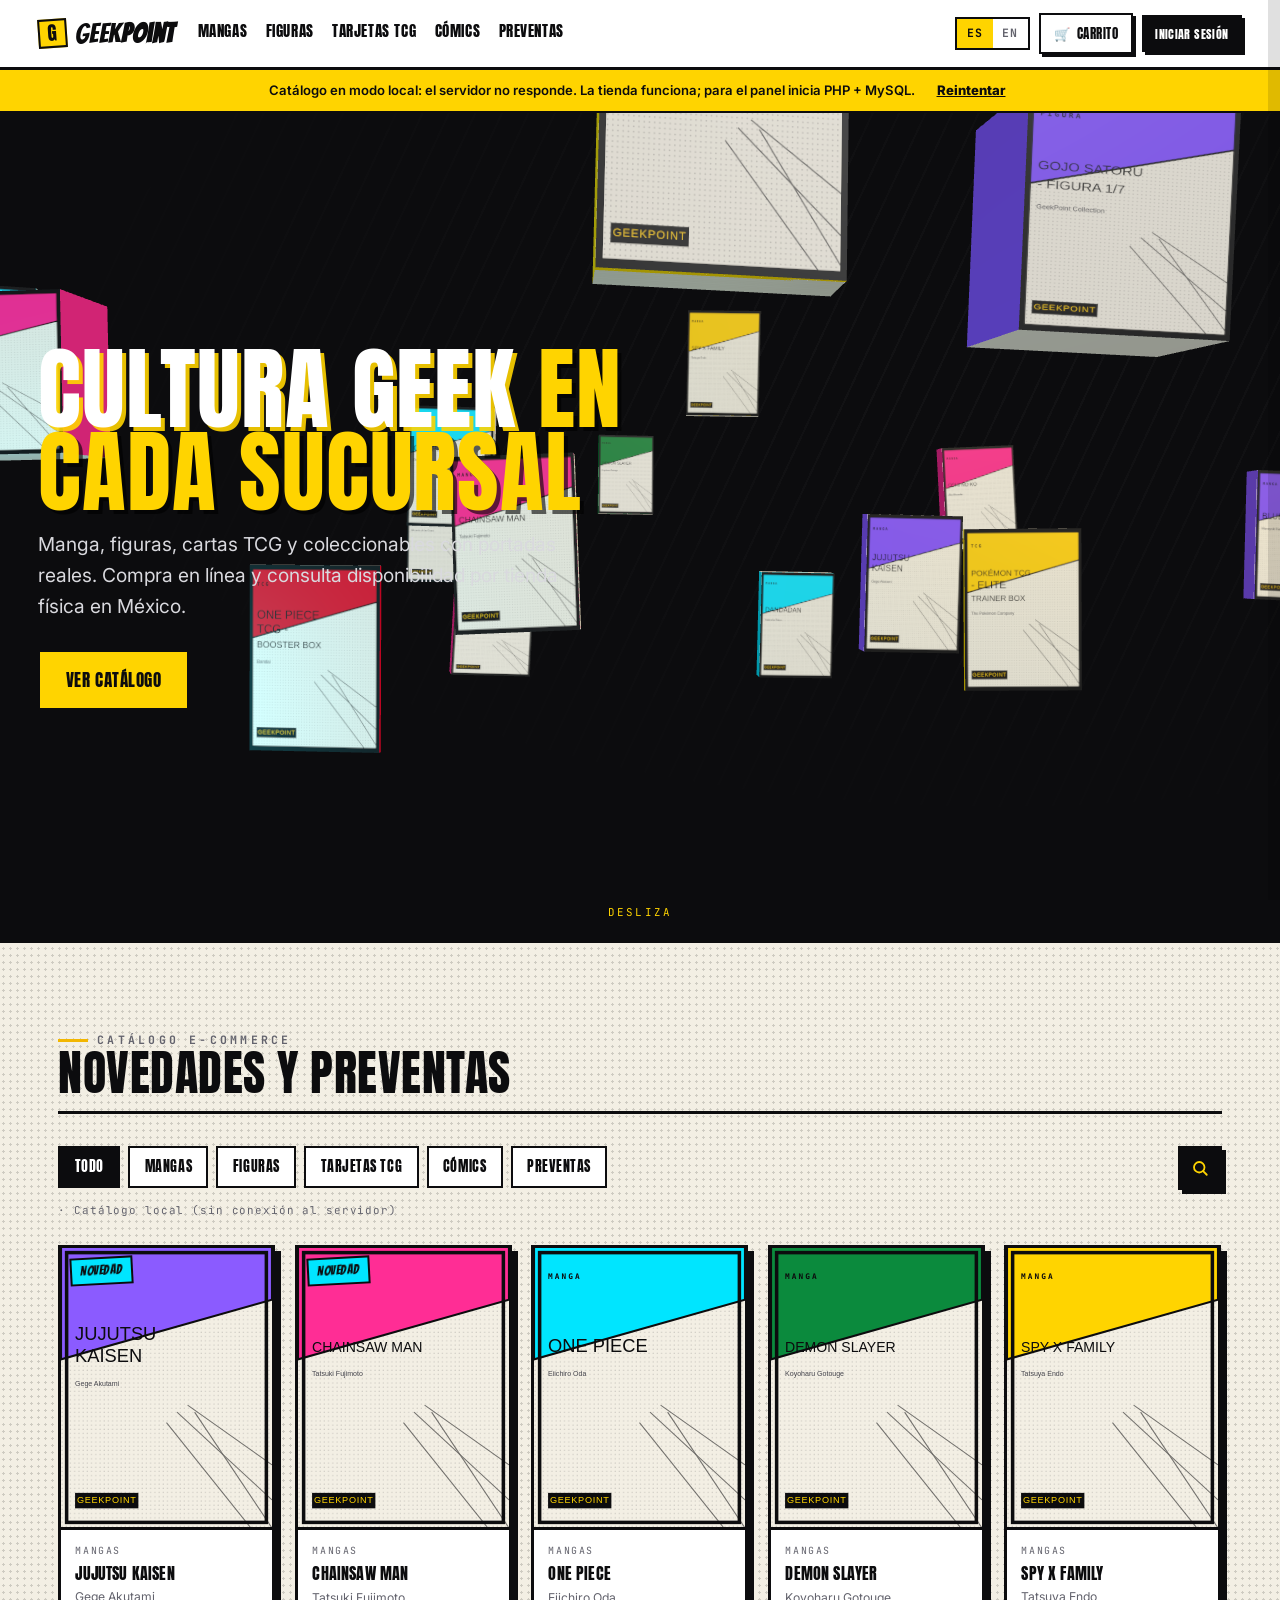
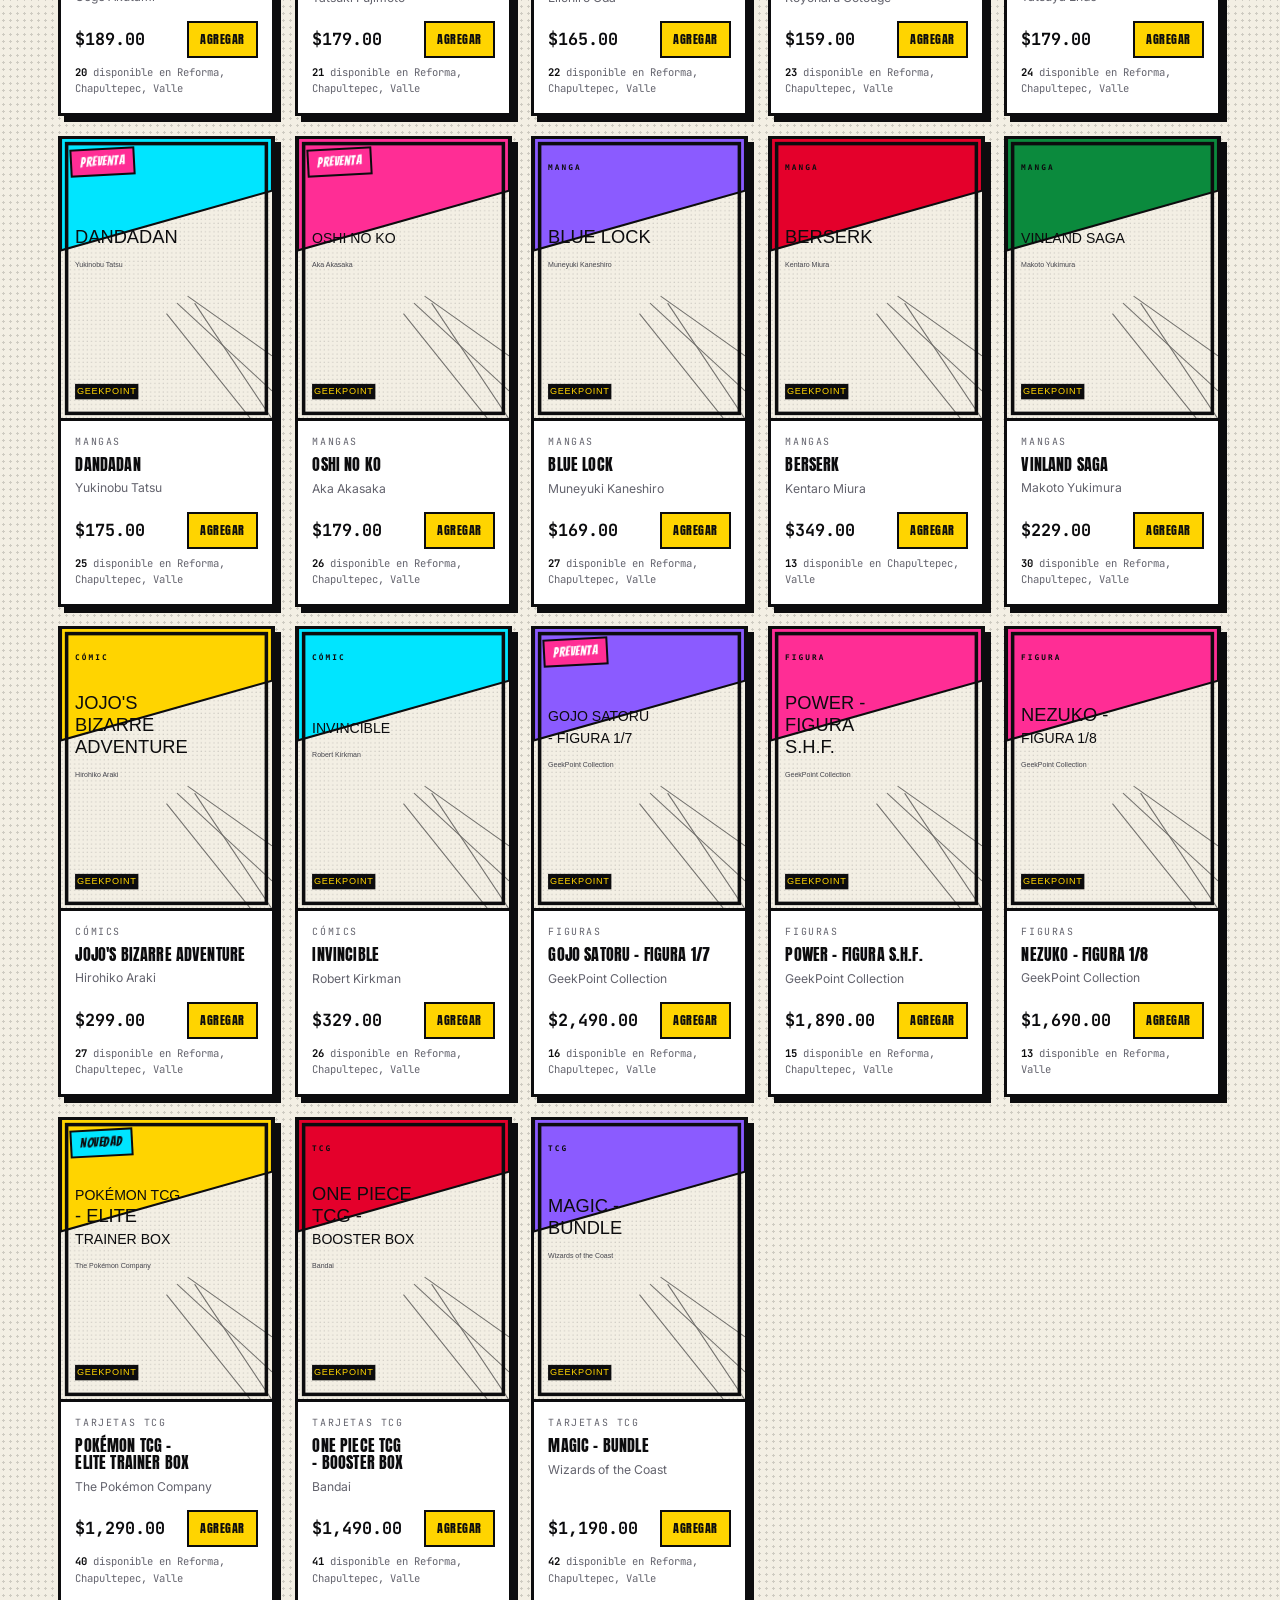
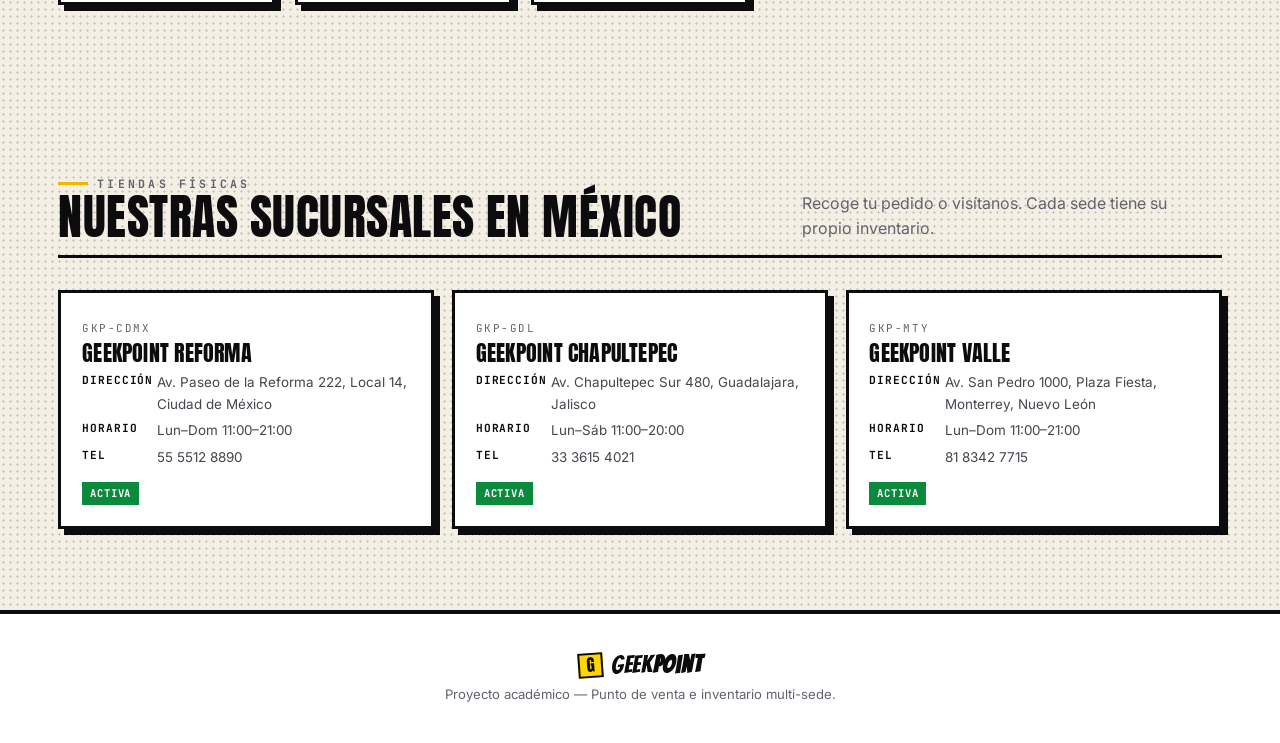
==== commit 4e685ef1: "Correcciones pequenas y ajustes" ====
--- a/frontend/index.html
+++ b/frontend/index.html
@@ -13,11 +13,11 @@
 
   <link rel="icon" href="data:image/svg+xml,%3Csvg xmlns='http://www.w3.org/2000/svg' viewBox='0 0 100 100'%3E%3Crect width='100' height='100' fill='%23ffd400'/%3E%3Ctext x='50' y='72' font-size='68' text-anchor='middle' font-family='Arial Black,sans-serif' font-weight='900'%3EG%3C/text%3E%3C/svg%3E" />
 
-  <link rel="stylesheet" href="assets/css/tokens.css?v=20260827b" />
-  <link rel="stylesheet" href="assets/css/base.css?v=20260827b" />
-  <link rel="stylesheet" href="assets/css/components.css?v=20260827b" />
-  <link rel="stylesheet" href="assets/css/store.css?v=20260827b" />
-  <link rel="stylesheet" href="assets/css/app.css?v=20260827b" />
+  <link rel="stylesheet" href="assets/css/tokens.css?v=20260827m" />
+  <link rel="stylesheet" href="assets/css/base.css?v=20260827m" />
+  <link rel="stylesheet" href="assets/css/components.css?v=20260827m" />
+  <link rel="stylesheet" href="assets/css/store.css?v=20260827m" />
+  <link rel="stylesheet" href="assets/css/app.css?v=20260827m" />
 </head>
 <body>
   <a class="skip-link" href="#main">Saltar al contenido</a>
@@ -55,7 +55,7 @@
         <span class="cartbtn__count" data-cart-count data-count="0"></span>
       </button>
 
-      <a href="#/acceso" class="btn btn--ink btn--sm" data-link data-session-hide data-i18n="cta.staff">Acceso POS / Personal</a>
+      <a href="#/acceso" class="btn btn--ink btn--sm" data-link data-session-hide data-i18n="cta.login">Iniciar sesión</a>
       <a href="#/panel" class="btn btn--panini btn--sm" data-link data-session-show hidden data-i18n="cta.mypanel">Mi panel</a>
     </div>
   </header>
@@ -73,7 +73,6 @@
         <canvas class="hero__canvas" data-hero3d aria-hidden="true"></canvas>
         <div class="hero__lines" aria-hidden="true"></div>
         <div class="hero__inner">
-          <span class="hero__kicker" data-i18n="hero.kicker">Portal Coleccionable & Sistema POS</span>
           <h1 class="hero__title">
             <span data-i18n="hero.t1">Cultura geek</span>
             <span class="yellow" data-i18n="hero.t2">en cada sucursal</span>
@@ -84,7 +83,6 @@
           </p>
           <div class="hero__cta">
             <a href="#catalogo" class="btn btn--panini btn--lg" data-i18n="hero.shop">Ver catálogo</a>
-            <a href="#/acceso" class="btn btn--ghost btn--lg" data-link style="color:var(--paper-2);border-color:var(--paper-2)" data-i18n="cta.staff">Acceso POS / Personal</a>
           </div>
         </div>
         <span class="hero__scroll" data-i18n="hero.scroll">Desliza</span>
@@ -97,9 +95,21 @@
             <p class="kicker" data-i18n="shop.kicker">Catálogo e-commerce</p>
             <h2 data-i18n="shop.title">Novedades y preventas</h2>
           </div>
-          <p data-i18n="shop.sub">Pasa el cursor para el efecto 3D. Haz clic en un tomo para girarlo 360°.</p>
         </header>
-        <div class="catbar" data-catbar></div>
+        <div class="catalog-controls">
+          <div class="catbar" data-catbar></div>
+          <div class="catsearch" data-catsearch>
+            <button type="button" class="catsearch__toggle" data-search-toggle aria-label="Buscar" aria-expanded="false">
+              <svg viewBox="0 0 24 24" fill="none" aria-hidden="true">
+                <circle cx="11" cy="11" r="7" stroke="currentColor" stroke-width="2.4"/>
+                <line x1="16.5" y1="16.5" x2="21" y2="21" stroke="currentColor" stroke-width="2.4" stroke-linecap="round"/>
+              </svg>
+            </button>
+            <input type="search" class="catsearch__input" data-search-input
+                   placeholder="Buscar por título o autor…" data-i18n-ph="shop.search"
+                   aria-label="Buscar productos" autocomplete="off" />
+          </div>
+        </div>
         <div class="pgrid" data-pgrid></div>
       </section>
 
@@ -141,21 +151,21 @@
   <script defer src="lib/gsap.min.js"></script>
   <script defer src="lib/ScrollTrigger.min.js"></script>
   <script defer src="lib/three.min.js"></script>
-  <script defer src="lib/manifest.js?v=20260827b"></script>
-  <script defer src="js/config.js?v=20260827b"></script>
-  <script defer src="js/i18n.js?v=20260827b"></script>
-  <script defer src="js/ui.js?v=20260827b"></script>
-  <script defer src="js/api.js?v=20260827b"></script>
-  <script defer src="js/store.js?v=20260827b"></script>
-  <script defer src="js/catalog.js?v=20260827b"></script>
-  <script defer src="js/three-hero.js?v=20260827b"></script>
-  <script defer src="js/views/shell.js?v=20260827b"></script>
-  <script defer src="js/views/store.js?v=20260827b"></script>
-  <script defer src="js/views/login.js?v=20260827b"></script>
-  <script defer src="js/views/admin.js?v=20260827b"></script>
-  <script defer src="js/views/manager.js?v=20260827b"></script>
-  <script defer src="js/views/pos.js?v=20260827b"></script>
-  <script defer src="js/router.js?v=20260827b"></script>
-  <script defer src="js/main.js?v=20260827b"></script>
+  <script defer src="lib/manifest.js?v=20260827m"></script>
+  <script defer src="js/config.js?v=20260827m"></script>
+  <script defer src="js/i18n.js?v=20260827m"></script>
+  <script defer src="js/ui.js?v=20260827m"></script>
+  <script defer src="js/api.js?v=20260827m"></script>
+  <script defer src="js/store.js?v=20260827m"></script>
+  <script defer src="js/catalog.js?v=20260827m"></script>
+  <script defer src="js/three-hero.js?v=20260827m"></script>
+  <script defer src="js/views/shell.js?v=20260827m"></script>
+  <script defer src="js/views/store.js?v=20260827m"></script>
+  <script defer src="js/views/login.js?v=20260827m"></script>
+  <script defer src="js/views/admin.js?v=20260827m"></script>
+  <script defer src="js/views/manager.js?v=20260827m"></script>
+  <script defer src="js/views/pos.js?v=20260827m"></script>
+  <script defer src="js/router.js?v=20260827m"></script>
+  <script defer src="js/main.js?v=20260827m"></script>
 </body>
 </html>
--- a/frontend/assets/css/components.css
+++ b/frontend/assets/css/components.css
@@ -79,6 +79,29 @@
   font-family: var(--mono); font-size: .7rem; font-weight: 700;
 }
 .cartbtn__count:empty, .cartbtn__count[data-count="0"] { display: none; }
+
+/* ---------- Header compacto en móvil ----------
+   Nunca se ocultan: marca, idioma (ES/EN), carrito y "Mi panel"/"Login". */
+@media (max-width: 768px) {
+  .topbar { gap: .45rem; padding: .5rem .8rem; }
+  .brand { font-size: 1.15rem; gap: .35rem; }
+  .topbar__actions { gap: .35rem; flex-wrap: nowrap; }
+
+  /* Carrito: sólo ícono + contador (se oculta la palabra) */
+  .cartbtn { padding: .46rem .55rem; gap: .2rem; font-size: .8rem; }
+  .cartbtn > span[data-i18n] { display: none; }
+
+  .lang-toggle button { padding: .32rem .44rem; font-size: .64rem; }
+
+  /* Botón de acceso / panel */
+  .topbar__actions .btn { padding: .38rem .55rem; font-size: .68rem; letter-spacing: 0; }
+}
+
+@media (max-width: 400px) {
+  .topbar { gap: .3rem; padding: .5rem .6rem; }
+  .brand span:not(.brand__glyph) { display: none; }   /* deja sólo el glifo "G" */
+  .topbar__actions .btn { padding: .36rem .44rem; font-size: .64rem; }
+}
 
 /* ---------- Botones ---------- */
 .btn {
--- a/frontend/assets/css/store.css
+++ b/frontend/assets/css/store.css
@@ -44,6 +44,43 @@
 .section__head { display: flex; align-items: flex-end; justify-content: space-between; gap: 1rem; flex-wrap: wrap; margin-bottom: 2rem; border-bottom: 3px solid var(--ink); padding-bottom: .8rem; }
 .section__head h2 { font-size: clamp(1.8rem, 4.5vw, 3rem); }
 .section__head p { color: var(--muted); max-width: 42ch; }
+
+/* ---------- Controles del catálogo (filtros + búsqueda) ---------- */
+.catalog-controls {
+  display: flex; align-items: flex-start; justify-content: space-between;
+  gap: 1rem; flex-wrap: wrap; margin-bottom: 1.6rem;
+}
+.catalog-controls .catbar { margin-bottom: 0; flex: 1 1 auto; }
+
+/* ---------- Barra de búsqueda animada (neón brutalist) ----------
+   Colapsada = sólo la lupita (44px). Al abrir, la barra se despliega
+   hacia la derecha animando su propio ancho; el input rellena el hueco. */
+.catsearch {
+  flex: 0 0 44px; min-width: 44px;    /* colapsada: sólo la lupita */
+  margin-left: auto;                  /* pegada al borde derecho de los filtros */
+  display: inline-flex; align-items: center; overflow: hidden;
+  max-width: 100%; box-sizing: border-box;
+  border: 2px solid var(--ink); background: var(--paper-2);
+  box-shadow: 4px 4px 0 var(--ink);
+  transition: min-width .35s var(--ease-out), box-shadow .18s var(--ease-out);
+}
+.catsearch__toggle {
+  flex: 0 0 40px; height: 40px; display: grid; place-items: center;
+  background: var(--ink); color: var(--panini); border: 0; cursor: pointer;
+  transition: background .2s var(--ease-out), color .2s var(--ease-out);
+}
+.catsearch__toggle svg { width: 18px; height: 18px; display: block; }
+.catsearch__input {
+  flex: 1 1 auto; min-width: 0; width: 100%; padding: 0 .7rem;
+  border: 0; background: transparent; color: var(--ink);
+  font-family: var(--mono); font-size: .9rem; line-height: 40px; outline: 0;
+}
+.catsearch__input::placeholder { color: var(--muted); }
+.catsearch.is-open { min-width: 300px; box-shadow: 6px 6px 0 var(--neon-cyan); }
+.catsearch.is-open .catsearch__toggle { background: var(--neon-cyan); color: var(--ink); }
+@media (prefers-reduced-motion: reduce) {
+  .catsearch { transition: box-shadow .18s var(--ease-out); }
+}
 
 /* ---------- Barra de categorías ---------- */
 .catbar { display: flex; gap: .5rem; flex-wrap: wrap; margin-bottom: 1.6rem; }
@@ -124,6 +161,19 @@
 .preview3d__syn { font-size: .86rem; line-height: 1.55; max-height: 8.5rem; overflow-y: auto; }
 .preview3d__buy { display: flex; align-items: center; gap: .8rem; margin-top: 1rem; flex-wrap: wrap; }
 .preview3d__price { font-family: var(--mono); font-weight: 700; font-size: 1.4rem; }
+
+.vol-select { display: flex; flex-direction: column; gap: .35rem; margin: .2rem 0 .9rem; }
+.vol-select > span { font-family: var(--mono); font-size: .64rem; letter-spacing: .16em; text-transform: uppercase; color: var(--muted); }
+.vol-select .select { max-width: 220px; }
+
+.vol-stock { border: 2px solid var(--ink); padding: .7rem .8rem; margin-bottom: 1rem; }
+.vol-stock__h { font-family: var(--mono); font-size: .62rem; letter-spacing: .16em; text-transform: uppercase; color: var(--muted); margin-bottom: .5rem; }
+.vs-row { display: flex; justify-content: space-between; align-items: center; font-size: .86rem; padding: .28rem 0; border-top: 1px solid var(--line-soft); }
+.vs-row:first-of-type { border-top: 0; }
+.vs-n { font-family: var(--mono); font-weight: 700; padding: .05rem .4rem; border: 2px solid var(--ink); }
+.vs-n.vs-ok { background: var(--panini); color: var(--ink); }
+.vs-n.vs-low { background: var(--neon-cyan); color: var(--ink); }
+.vs-n.vs-out { background: var(--ink); color: var(--paper-2); }
 
 /* ---------- Sucursales ---------- */
 .branches { display: grid; gap: 1.1rem; grid-template-columns: 1fr; }
@@ -174,3 +224,38 @@
 
 /* La landing estática se oculta al entrar a los módulos internos */
 body.in-app [data-static-store] { display: none !important; }
+
+/* =============================================================
+   Responsive móvil — catálogo compacto
+   ============================================================= */
+@media (max-width: 768px) {
+  .section { padding: 2.2rem var(--gutter); }
+  .section__head { margin-bottom: 1.2rem; gap: .5rem; }
+
+  .catalog-controls { gap: .7rem; margin-bottom: 1.1rem; }
+  /* Búsqueda: al abrir ocupa casi toda la fila */
+  .catsearch.is-open { min-width: min(320px, 82vw); }
+  .catsearch__input { line-height: 38px; }
+
+  /* Grid: 2 columnas compactas, sin desbordes */
+  .pgrid { gap: .7rem; grid-template-columns: repeat(2, minmax(0, 1fr)); }
+
+  .pcard { border-width: 2px; box-shadow: 4px 4px 0 var(--ink); }
+  .pcard:hover { box-shadow: 4px 4px 0 var(--panini-deep); }
+  .pcard__body { padding: .55rem .6rem .7rem; gap: .22rem; }
+  .pcard__cat { font-size: .56rem; letter-spacing: .1em; }
+  .pcard__name { font-size: .82rem; line-height: 1.08; }
+  .pcard__author { font-size: .66rem; }
+  .pcard__foot { padding-top: .4rem; gap: .35rem; }
+  .pcard__price { font-size: .84rem; }
+  .pcard__add { font-size: .64rem; padding: .34rem .45rem; }
+  .pcard__view { display: none; }
+  .pcard__stock { font-size: .58rem; line-height: 1.3; }
+  .ptag { font-size: .62rem; }
+}
+
+@media (max-width: 380px) {
+  .pgrid { gap: .55rem; }
+  .pcard__add { width: 100%; }
+  .pcard__foot { flex-direction: column; align-items: stretch; }
+}
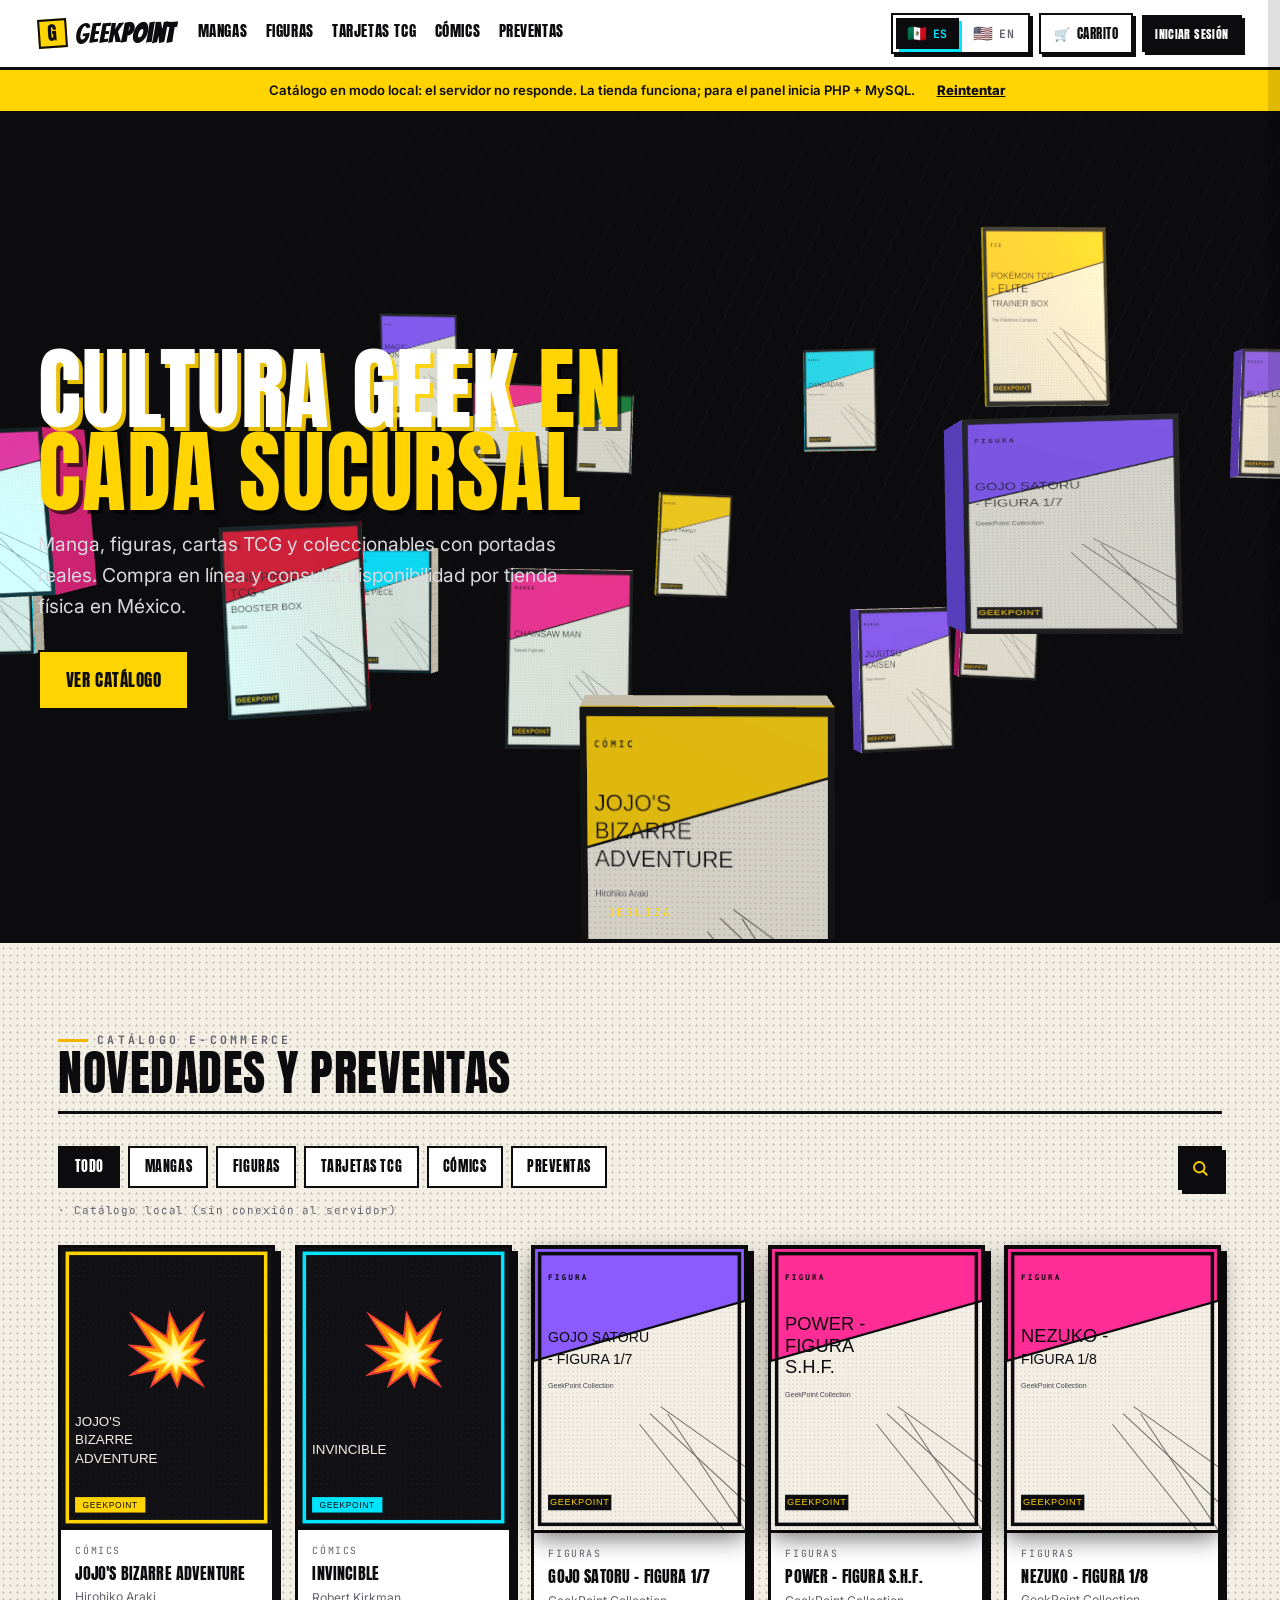
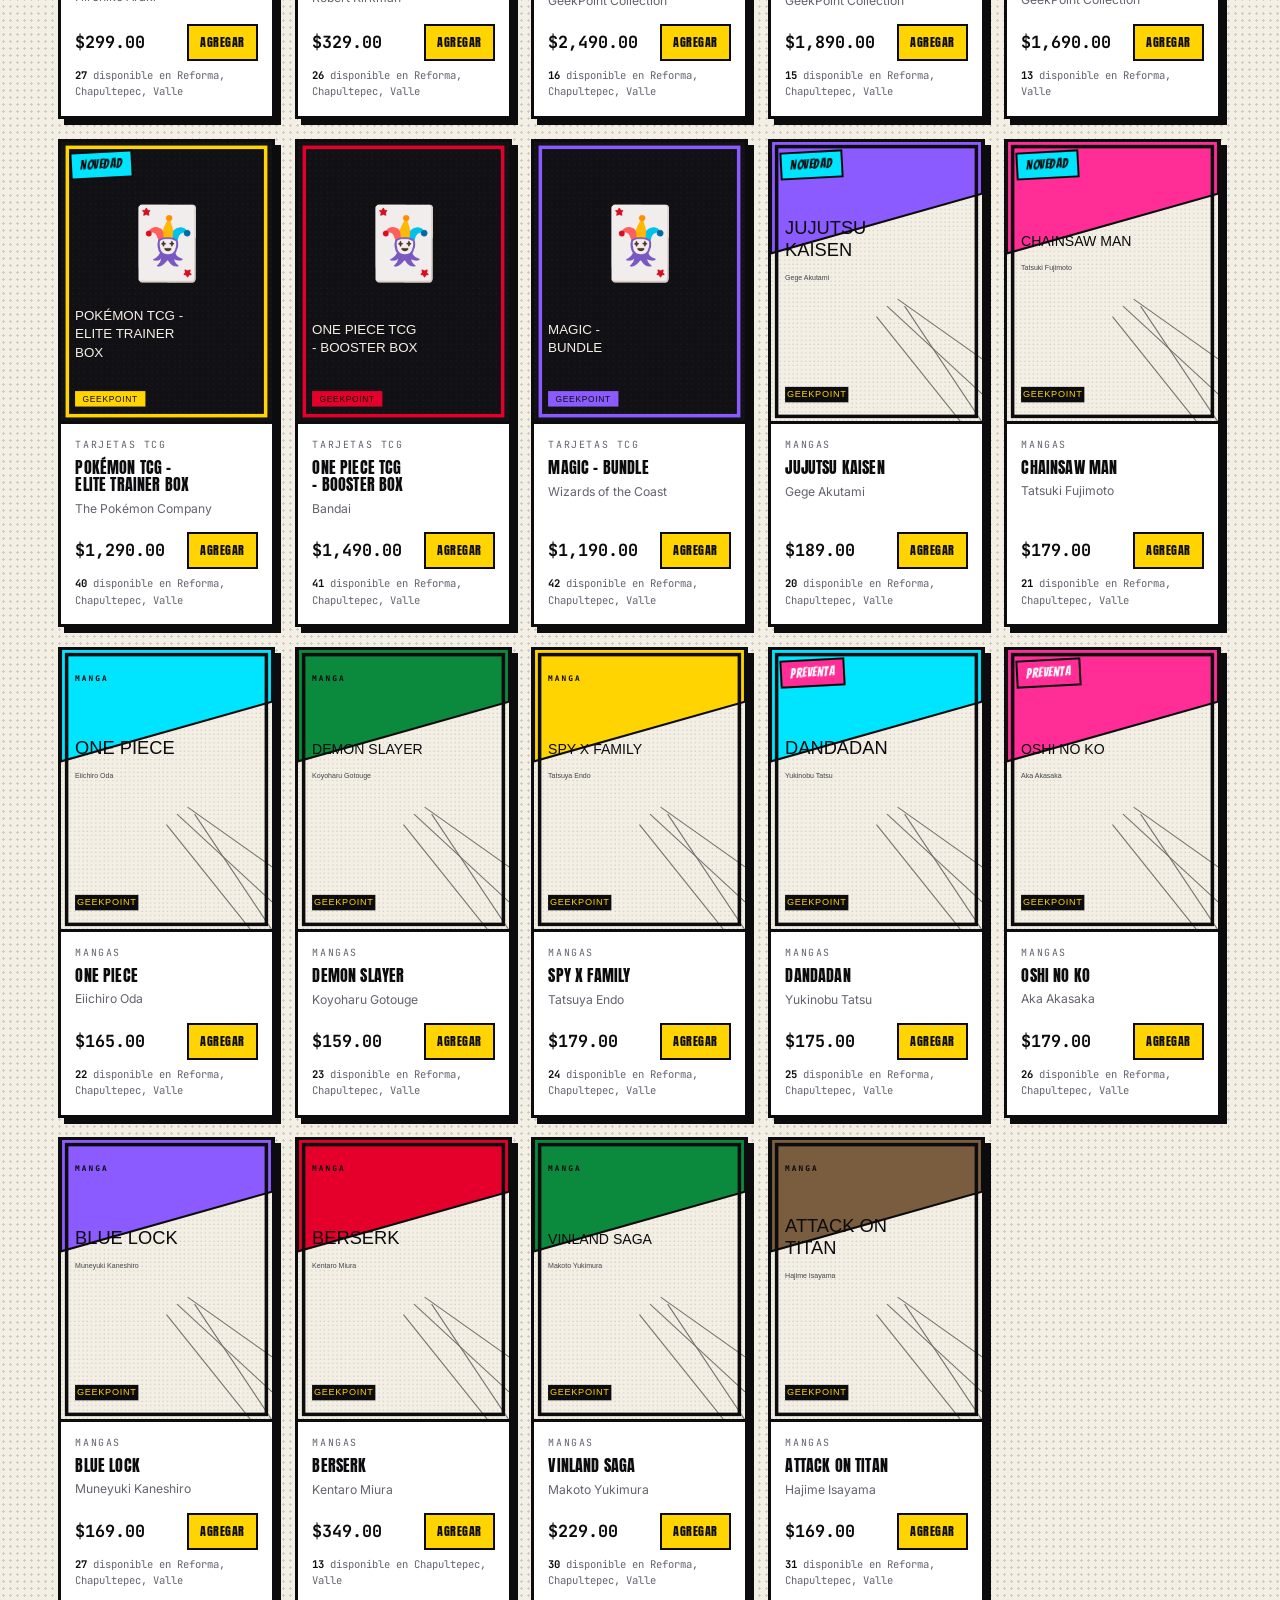
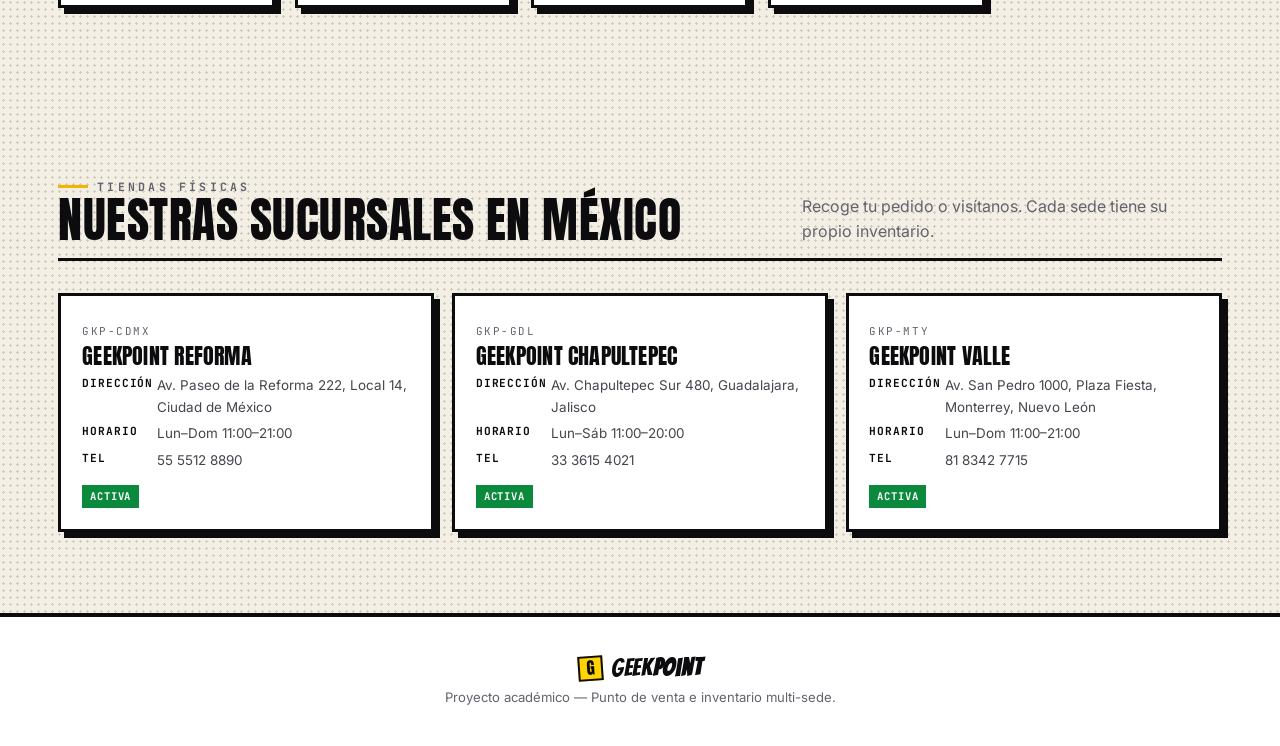
==== commit 8ab632c7: "Catalogo figuras" ====
--- a/frontend/index.html
+++ b/frontend/index.html
@@ -13,11 +13,11 @@
 
   <link rel="icon" href="data:image/svg+xml,%3Csvg xmlns='http://www.w3.org/2000/svg' viewBox='0 0 100 100'%3E%3Crect width='100' height='100' fill='%23ffd400'/%3E%3Ctext x='50' y='72' font-size='68' text-anchor='middle' font-family='Arial Black,sans-serif' font-weight='900'%3EG%3C/text%3E%3C/svg%3E" />
 
-  <link rel="stylesheet" href="assets/css/tokens.css?v=20260827m" />
-  <link rel="stylesheet" href="assets/css/base.css?v=20260827m" />
-  <link rel="stylesheet" href="assets/css/components.css?v=20260827m" />
-  <link rel="stylesheet" href="assets/css/store.css?v=20260827m" />
-  <link rel="stylesheet" href="assets/css/app.css?v=20260827m" />
+  <link rel="stylesheet" href="assets/css/tokens.css?v=20260828_v6" />
+  <link rel="stylesheet" href="assets/css/base.css?v=20260828_v6" />
+  <link rel="stylesheet" href="assets/css/components.css?v=20260828_v6" />
+  <link rel="stylesheet" href="assets/css/store.css?v=20260828_v6" />
+  <link rel="stylesheet" href="assets/css/app.css?v=20260828_v6" />
 </head>
 <body>
   <a class="skip-link" href="#main">Saltar al contenido</a>
@@ -45,8 +45,12 @@
 
     <div class="topbar__actions">
       <div class="lang-toggle" data-lang-toggle role="group" aria-label="Idioma / Language">
-        <button type="button" data-lang="es" class="is-active">ES</button>
-        <button type="button" data-lang="en">EN</button>
+        <button type="button" data-lang="es" class="is-active" aria-label="Español">
+          <span class="lang-toggle__flag" aria-hidden="true">🇲🇽</span><span class="lang-toggle__code">ES</span>
+        </button>
+        <button type="button" data-lang="en" aria-label="English">
+          <span class="lang-toggle__flag" aria-hidden="true">🇺🇸</span><span class="lang-toggle__code">EN</span>
+        </button>
       </div>
 
       <button type="button" class="cartbtn" data-nav-store data-cart-open aria-label="Carrito">
@@ -151,21 +155,24 @@
   <script defer src="lib/gsap.min.js"></script>
   <script defer src="lib/ScrollTrigger.min.js"></script>
   <script defer src="lib/three.min.js"></script>
-  <script defer src="lib/manifest.js?v=20260827m"></script>
-  <script defer src="js/config.js?v=20260827m"></script>
-  <script defer src="js/i18n.js?v=20260827m"></script>
-  <script defer src="js/ui.js?v=20260827m"></script>
-  <script defer src="js/api.js?v=20260827m"></script>
-  <script defer src="js/store.js?v=20260827m"></script>
-  <script defer src="js/catalog.js?v=20260827m"></script>
-  <script defer src="js/three-hero.js?v=20260827m"></script>
-  <script defer src="js/views/shell.js?v=20260827m"></script>
-  <script defer src="js/views/store.js?v=20260827m"></script>
-  <script defer src="js/views/login.js?v=20260827m"></script>
-  <script defer src="js/views/admin.js?v=20260827m"></script>
-  <script defer src="js/views/manager.js?v=20260827m"></script>
-  <script defer src="js/views/pos.js?v=20260827m"></script>
-  <script defer src="js/router.js?v=20260827m"></script>
-  <script defer src="js/main.js?v=20260827m"></script>
+  <script defer src="lib/barcode.js?v=20260828_v6"></script>
+  <script defer src="lib/manifest.js?v=20260828_v6"></script>
+  <script defer src="js/config.js?v=20260828_v6"></script>
+  <script defer src="js/i18n.js?v=20260828_v6"></script>
+  <script defer src="js/ui.js?v=20260828_v6"></script>
+  <script defer src="js/api.js?v=20260828_v6"></script>
+  <script defer src="js/services/pokemonApi.js?v=20260828_v6"></script>
+  <script defer src="js/services/figureApi.js?v=20260828_v6"></script>
+  <script defer src="js/store.js?v=20260828_v6"></script>
+  <script defer src="js/catalog.js?v=20260828_v6"></script>
+  <script defer src="js/three-hero.js?v=20260828_v6"></script>
+  <script defer src="js/views/shell.js?v=20260828_v6"></script>
+  <script defer src="js/views/store.js?v=20260828_v6"></script>
+  <script defer src="js/views/login.js?v=20260828_v6"></script>
+  <script defer src="js/views/admin.js?v=20260828_v6"></script>
+  <script defer src="js/views/manager.js?v=20260828_v6"></script>
+  <script defer src="js/views/pos.js?v=20260828_v6"></script>
+  <script defer src="js/router.js?v=20260828_v6"></script>
+  <script defer src="js/main.js?v=20260828_v6"></script>
 </body>
 </html>
--- a/frontend/assets/css/components.css
+++ b/frontend/assets/css/components.css
@@ -51,17 +51,36 @@
 
 .topbar__actions { margin-inline-start: auto; display: flex; align-items: center; gap: .55rem; }
 
-/* ---------- Lang toggle ---------- */
-.lang-toggle { display: inline-flex; border: 2px solid var(--ink); background: var(--paper-2); }
-body.in-app .lang-toggle { border-color: var(--line); background: var(--surface-2); border-radius: 999px; padding: 3px; }
+/* ---------- Lang toggle (brutalist neón, con banderas) ---------- */
+.lang-toggle {
+  display: inline-flex; gap: 3px; padding: 3px;
+  border: 2px solid var(--ink); background: var(--paper-2);
+  box-shadow: 3px 3px 0 var(--ink);
+}
 .lang-toggle button {
-  font-family: var(--mono); font-size: .72rem; font-weight: 700; letter-spacing: .08em;
-  padding: .36rem .62rem; color: var(--muted);
-  transition: color .15s var(--ease-out), background .15s var(--ease-out);
-}
-.lang-toggle button.is-active { color: var(--ink); background: var(--panini); }
+  display: inline-flex; align-items: center; gap: .32rem;
+  font-family: var(--mono); font-size: .72rem; font-weight: 700; letter-spacing: .06em;
+  line-height: 1; padding: .32rem .56rem; color: var(--muted);
+  border: 2px solid transparent;
+  transition: transform .16s var(--ease-bounce), color .15s var(--ease-out),
+              background .15s var(--ease-out), box-shadow .15s var(--ease-out), border-color .15s var(--ease-out);
+}
+.lang-toggle__flag { font-size: 1rem; line-height: 1; filter: grayscale(.55) contrast(1.05); transition: transform .16s var(--ease-bounce), filter .15s var(--ease-out); }
+.lang-toggle button:hover { transform: translateY(-2px) scale(1.05); color: var(--ink); }
+.lang-toggle button:hover .lang-toggle__flag { transform: scale(1.18); filter: none; }
+.lang-toggle button:active { transform: translateY(0) scale(.98); }
+.lang-toggle button.is-active {
+  color: var(--neon-cyan); background: var(--ink);
+  border-color: var(--ink); box-shadow: 3px 3px 0 var(--neon-cyan);
+}
+.lang-toggle button.is-active .lang-toggle__flag { filter: none; }
+
+body.in-app .lang-toggle { border-color: var(--line); background: var(--surface-2); border-radius: 999px; box-shadow: none; }
 body.in-app .lang-toggle button { border-radius: 999px; }
-body.in-app .lang-toggle button.is-active { color: #05060b; background: var(--accent); }
+body.in-app .lang-toggle button.is-active {
+  color: #05060b; background: var(--accent); border-color: transparent;
+  box-shadow: 0 0 0 1px var(--accent), 0 0 14px rgba(0,229,255,.45);
+}
 
 /* ---------- Cart button ---------- */
 .cartbtn {
@@ -74,9 +93,12 @@
 .cartbtn:hover { transform: translate(-1px,-1px); box-shadow: 5px 5px 0 var(--ink); }
 .cartbtn:active { transform: translate(2px,2px); box-shadow: none; }
 .cartbtn__count {
-  min-width: 1.35em; height: 1.35em; padding: 0 .3em; display: grid; place-items: center;
+  box-sizing: border-box;
+  min-width: 1.5em; height: 1.5em; padding: 0 .32em;
+  display: inline-flex; align-items: center; justify-content: center;
+  line-height: 1; text-align: center;
   background: var(--panini); color: var(--ink); border: 2px solid var(--ink);
-  font-family: var(--mono); font-size: .7rem; font-weight: 700;
+  font-family: var(--mono); font-size: .68rem; font-weight: 700; font-variant-numeric: tabular-nums;
 }
 .cartbtn__count:empty, .cartbtn__count[data-count="0"] { display: none; }
 
@@ -91,7 +113,9 @@
   .cartbtn { padding: .46rem .55rem; gap: .2rem; font-size: .8rem; }
   .cartbtn > span[data-i18n] { display: none; }
 
-  .lang-toggle button { padding: .32rem .44rem; font-size: .64rem; }
+  .lang-toggle { box-shadow: 2px 2px 0 var(--ink); }
+  .lang-toggle button { padding: .3rem .4rem; font-size: .62rem; gap: .25rem; }
+  .lang-toggle__flag { font-size: .9rem; }
 
   /* Botón de acceso / panel */
   .topbar__actions .btn { padding: .38rem .55rem; font-size: .68rem; letter-spacing: 0; }
@@ -101,6 +125,8 @@
   .topbar { gap: .3rem; padding: .5rem .6rem; }
   .brand span:not(.brand__glyph) { display: none; }   /* deja sólo el glifo "G" */
   .topbar__actions .btn { padding: .36rem .44rem; font-size: .64rem; }
+  .lang-toggle__code { display: none; }               /* deja sólo la bandera */
+  .lang-toggle button { padding: .3rem .34rem; }
 }
 
 /* ---------- Botones ---------- */
@@ -220,8 +246,20 @@
 table.data tbody tr:hover { background: var(--surface-2); }
 .num { font-family: var(--mono); font-variant-numeric: tabular-nums; }
 
+/* Tabla de cotización dentro del modal: sin min-width, columnas ajustadas,
+   los importes no se desbordan a la derecha. */
+table.data.quote-table { min-width: 0; width: 100%; font-size: .84rem; table-layout: fixed; }
+.quote-table tbody td { padding: .55rem .55rem; }
+.quote-table td:first-child { width: auto; overflow-wrap: anywhere; }
+.quote-table td.qcol-qty { width: 3rem; text-align: right; white-space: nowrap; }
+.quote-table td.qcol-total { width: 6.25rem; text-align: right; white-space: nowrap; }
+.quote-table .quote-total td { border-top: 2px solid var(--line); }
+.modal .table-wrap:has(.quote-table) { overflow-x: visible; }
+
 /* ---------- Toast ---------- */
-.toasts { position: fixed; right: 1rem; bottom: 1rem; z-index: var(--z-toast); display: flex; flex-direction: column; gap: .6rem; max-width: min(92vw, 360px); }
+/* z-index alto FIJO: los avisos de validación deben quedar SIEMPRE por encima
+   del telón borroso (backdrop-filter) de los modales. */
+.toasts { position: fixed; right: 1rem; bottom: 1rem; z-index: 10000; display: flex; flex-direction: column; gap: .6rem; max-width: min(92vw, 360px); }
 .toast {
   padding: .8rem 1rem; background: var(--surface); color: var(--text);
   border: 2px solid var(--ink); border-left-width: 6px;
@@ -242,11 +280,29 @@
   background: var(--surface); color: var(--text);
   border: 3px solid var(--ink); box-shadow: 10px 10px 0 var(--ink);
   padding: 1.6rem;
-  animation: modalIn .28s var(--ease-out);
 }
 body.in-app .modal__card { border: 0; border-radius: var(--radius-lg); box-shadow: var(--nm-out), var(--glow-violet); }
 .modal__card--wide { width: min(920px, 100%); }
-@keyframes modalIn { from { opacity: 0; transform: translateY(16px); } }
+
+/* Animación de ENTRADA — inyectada por UI.openModal() como .is-entering */
+@keyframes modalScale {
+  from { opacity: 0; transform: scale(0.95); }
+  to   { opacity: 1; transform: scale(1); }
+}
+@keyframes modalScaleOut {
+  from { opacity: 1; transform: scale(1); }
+  to   { opacity: 0; transform: scale(0.96); }
+}
+@keyframes modalFade { from { opacity: 0; } to { opacity: 1; } }
+.modal.is-entering .modal__card { animation: modalScale .22s var(--ease-out); }
+.modal.is-entering .modal__backdrop { animation: modalFade .22s ease; }
+.modal.is-leaving { pointer-events: none; }
+.modal.is-leaving .modal__card { animation: modalScaleOut .16s ease-in forwards; }
+.modal.is-leaving .modal__backdrop { animation: modalFade .16s ease reverse forwards; }
+@media (prefers-reduced-motion: reduce) {
+  .modal.is-entering .modal__card, .modal.is-entering .modal__backdrop,
+  .modal.is-leaving .modal__card, .modal.is-leaving .modal__backdrop { animation: none; }
+}
 .modal__title { font-family: var(--display); text-transform: uppercase; font-size: 1.3rem; margin-bottom: 1rem; }
 .modal__close { position: absolute; top: .8rem; right: .8rem; width: 34px; height: 34px; display: grid; place-items: center; background: var(--panini); color: var(--ink); border: 2px solid var(--ink); }
 body.in-app .modal__close { background: var(--surface-2); color: var(--text); border: 0; border-radius: 10px; box-shadow: var(--nm-out-sm); }
@@ -269,3 +325,165 @@
 /* ---------- Tilt (funcional; gate solo por hover) ---------- */
 .tilt { transform-style: preserve-3d; transition: transform .25s var(--ease-out), box-shadow .25s var(--ease-out); will-change: transform; }
 @media (hover: none) { .tilt { transform: none !important; } }
+
+/* =============================================================
+   Micro-botones animados (estilo Uiverse, adaptados a GeekPoint)
+   ============================================================= */
+
+/* ---- "Eliminar": círculo que se abre en píldora con bote de basura ---- */
+/* Botón eliminar — SOLO icono: círculo con la tapa del bote que se abre en hover.
+   Sin expansión de ancho ni texto "ELIMINAR" (desacomodaba las tablas). */
+.del-slot {
+  display: inline-flex; align-items: center; justify-content: center;
+  width: 38px; vertical-align: middle;
+}
+.del-btn {
+  flex: none;
+  width: 34px; height: 34px;
+  display: flex; flex-direction: column; align-items: center; justify-content: center;
+  gap: 2px;
+  position: relative; overflow: visible;
+  border: 2px solid var(--ink); border-radius: 50%;
+  background: var(--ink);
+  box-shadow: var(--shadow-hard-sm);
+  cursor: pointer;
+  transition: background .2s var(--ease-out), border-color .2s var(--ease-out),
+              box-shadow .18s var(--ease-out), transform .12s var(--ease-bounce);
+}
+body.in-app .del-btn { border-color: transparent; box-shadow: var(--nm-out-sm); }
+
+.del-btn .del-svg { width: 14px; transition: transform .28s var(--ease-bounce); }
+.del-btn .del-svg path { fill: #fff; }
+.del-btn .del-top { transform-origin: 84% 100%; }   /* bisagra a la derecha */
+
+.del-btn:hover, .del-btn:focus-visible {
+  background: var(--danger); border-color: var(--danger);
+  outline: none; transform: translateY(-1px);
+}
+.del-btn:focus-visible { box-shadow: 0 0 0 3px rgba(228, 0, 43, .4), var(--shadow-hard-sm); }
+body.in-app .del-btn:focus-visible { box-shadow: 0 0 0 3px rgba(228, 0, 43, .4), var(--nm-out-sm); }
+/* la TAPA se abre limpio */
+.del-btn:hover .del-top, .del-btn:focus-visible .del-top { transform: translateY(-2px) rotate(-34deg); }
+.del-btn:hover .del-bottom, .del-btn:focus-visible .del-bottom { transform: translateY(1px); }
+.del-btn:active { transform: scale(.9); }
+
+@media (prefers-reduced-motion: reduce) {
+  .del-btn, .del-btn .del-svg { transition-duration: .001s; }
+}
+
+/* ---- Impresora que "imprime" al pasar el cursor ---- */
+/* Rediseño alto contraste: base amarillo GeekPoint, hover cyan con glow. */
+.printbtn.btn {
+  align-items: center;
+  background: var(--panini); color: var(--ink);
+  border: 2px solid var(--ink);
+  box-shadow: 3px 3px 0 var(--ink);
+  transition: transform .14s var(--ease-out), box-shadow .18s var(--ease-out), background .18s var(--ease-out);
+}
+.printbtn.btn:hover {
+  background: var(--neon-cyan); color: var(--ink);
+  transform: translate(-2px, -2px);
+  box-shadow: 6px 6px 0 var(--ink), 0 0 18px rgba(0, 229, 255, .55);
+}
+.printbtn.btn:active { transform: translate(1px, 1px); box-shadow: none; }
+body.in-app .printbtn.btn {
+  border-color: transparent; border-radius: var(--radius-sm);
+  box-shadow: var(--nm-out-sm), 0 0 0 1px var(--panini);
+}
+body.in-app .printbtn.btn:hover {
+  background: var(--neon-cyan);
+  box-shadow: var(--nm-out), 0 0 16px rgba(0, 229, 255, .5);
+}
+
+.printbtn .printer {
+  --pr-border: var(--ink);
+  --pr-bg: var(--paper-2);
+  --pr-state: paused;
+  flex: none; position: relative; width: 30px; height: 17px;
+}
+body.in-app .printbtn .printer { --pr-bg: var(--surface); }
+.printbtn:hover .printer, .printbtn:focus-visible .printer { --pr-state: running; }
+
+.printbtn .printer::before, .printbtn .printer::after {
+  content: ""; position: absolute;
+  box-shadow: inset 0 0 0 2px var(--pr-border);
+  background: var(--pr-bg);
+}
+.printbtn .printer::before { left: 0; right: 0; bottom: 0; height: 13px; border-radius: 3px; z-index: 2; }
+.printbtn .printer::after  { width: 24px; height: 6px; top: 0; left: 3px; border-radius: 3px 3px 0 0; }
+
+.printbtn .printer__dot {
+  position: absolute; left: 4px; bottom: 4px; width: 22px; height: 2px;
+  border-radius: 1px; background: var(--pr-border); z-index: 4;
+}
+.printbtn .printer__dot::before, .printbtn .printer__dot::after {
+  content: ""; position: absolute; background: var(--pr-border);
+  border-radius: 1px; height: 2px; top: -5px;
+}
+.printbtn .printer__dot::before { width: 2px; right: 0; }
+.printbtn .printer__dot::after  { width: 4px; right: 3px; }
+
+.printbtn .printer__paper {
+  position: absolute; z-index: 1; left: 6px; bottom: 7px;
+  width: 17px; height: 14px; border-radius: 2px 2px 0 0;
+  box-shadow: inset 0 0 0 2px var(--pr-border); background: var(--pr-bg);
+  display: flex; justify-content: center;
+  transform: perspective(40px) rotateX(4deg);
+  animation: printerFeed 1.2s ease infinite;
+  animation-play-state: var(--pr-state);
+}
+.printbtn .printer__svg { display: block; width: 8px; height: 8px; margin-top: 3px; }
+.printbtn .printer__svg path { fill: var(--neon-cyan); }
+.printbtn .printer__svg path + path { opacity: .55; }
+
+.printbtn .printer__out {
+  position: absolute; z-index: 3; left: 0; top: 11px; width: 30px; height: 15px;
+  overflow: hidden; pointer-events: none;
+}
+.printbtn .printer__paper-out {
+  position: absolute; z-index: 1; left: 6px; bottom: 0;
+  width: 17px; height: 14px; border-radius: 0 0 2px 2px;
+  box-shadow: inset 0 0 0 2px var(--pr-border); background: var(--pr-bg);
+  transform: perspective(40px) rotateX(40deg) translateY(-8px) translateZ(4px);
+  animation: printerEject 1.2s ease infinite;
+  animation-play-state: var(--pr-state);
+}
+.printbtn .printer__paper-out::before {
+  content: ""; position: absolute; left: 3px; top: 4px; right: 3px; height: 2px;
+  border-radius: 1px; opacity: .5; background: var(--pr-border);
+  box-shadow: 0 3px 0 var(--pr-border);
+}
+
+@keyframes printerFeed { 50% { transform: perspective(40px) rotateX(4deg) translateY(7px); } }
+@keyframes printerEject { 50% { transform: perspective(40px) rotateX(28deg) translateY(-3px) translateZ(4px); } }
+
+@media (prefers-reduced-motion: reduce) {
+  .del-btn, .del-btn .del-svg, .del-btn::before { transition-duration: .001s; }
+  .printbtn .printer__paper, .printbtn .printer__paper-out { animation: none; }
+}
+
+/* ---- Salida animada de una línea del carrito (slide-out-left) ---- */
+.cart-item-leaving {
+  animation: slideOutLeft .2s ease forwards;
+  pointer-events: none;
+}
+@keyframes slideOutLeft {
+  to { transform: translateX(-110%); opacity: 0; }
+}
+
+/* ---- Micro-animaciones "wow" (entrada carrito, pulso del contador) ---- */
+@keyframes cartRowIn {
+  from { opacity: 0; transform: translateX(18px); }
+  to   { opacity: 1; transform: none; }
+}
+@keyframes countPop {
+  0%   { transform: scale(1); }
+  40%  { transform: scale(1.45); }
+  100% { transform: scale(1); }
+}
+.cartbtn__count.is-bump { animation: countPop .38s var(--ease-bounce); }
+
+@media (prefers-reduced-motion: reduce) {
+  .cart-item-leaving { animation-duration: .001s; }
+  .cartbtn__count.is-bump { animation: none; }
+}
--- a/frontend/assets/css/store.css
+++ b/frontend/assets/css/store.css
@@ -111,6 +111,48 @@
 }
 .pcard__media img { width: 100%; height: 100%; object-fit: cover; }
 .pcard__media .ink-cover { width: 100%; height: 100%; }
+
+/* =============================================================
+   FIGURAS — tarjeta "Caja Pop-Out" (empaque de coleccionista GeekPoint)
+   ============================================================= */
+.pcard--figure { overflow: visible; }
+.pcard--figure:hover { z-index: 5; }               /* la figura sobresale por encima de la fila */
+.figure-card-box {
+  overflow: visible !important;
+  background: radial-gradient(120% 90% at 50% 15%, #1a1a24, #0b0b12 70%);
+  display: grid; place-items: center;
+}
+.figure-card-box__frame {
+  position: absolute; inset: 9px; pointer-events: none; border-radius: 3px;
+  border: 1.5px solid rgba(0, 229, 255, .5);
+  box-shadow: inset 0 0 20px rgba(0, 229, 255, .16), 0 0 0 1px rgba(255, 212, 0, .28);
+}
+.figure-card-box__bg {
+  position: absolute; inset: 0; width: 100%; height: 100%; object-fit: cover;
+  opacity: .92;
+  transition: opacity .35s var(--ease-out), transform .35s var(--ease-out), filter .35s var(--ease-out);
+}
+.figure-card-box__fig {
+  position: relative; z-index: 3;
+  width: 84%; height: 92%; object-fit: contain;
+  filter: drop-shadow(0 8px 12px rgba(0, 0, 0, .55));
+  transition: transform .5s var(--ease-bounce), filter .35s var(--ease-out);
+}
+.pcard--figure:hover .figure-card-box__bg { opacity: .15; transform: scale(1.05); filter: blur(1px); }
+.pcard--figure:hover .figure-card-box__fig {
+  transform: translateY(-28px) scale(1.1);
+  filter: drop-shadow(0 10px 15px rgba(255, 212, 0, 0.4));
+}
+.pcard--figure:hover .figure-card-box__frame { border-color: rgba(0, 229, 255, .85); }
+@media (hover: none) {
+  .pcard--figure:hover .figure-card-box__fig { transform: none; }
+  .pcard--figure:hover .figure-card-box__bg { opacity: .92; transform: none; filter: none; }
+}
+@media (prefers-reduced-motion: reduce) {
+  .figure-card-box__bg, .figure-card-box__fig { transition: none; }
+  .pcard--figure:hover .figure-card-box__fig { transform: none; filter: drop-shadow(0 10px 15px rgba(255,212,0,.4)); }
+  .pcard--figure:hover .figure-card-box__bg { opacity: .3; }
+}
 .pcard__glow {
   position: absolute; inset: 0; pointer-events: none; opacity: 0;
   background: radial-gradient(160px 160px at var(--mx,50%) var(--my,50%), rgba(0,229,255,.5), transparent 70%);
@@ -126,6 +168,32 @@
 }
 .ptag--preventa { background: var(--neon-magenta); color: #fff; }
 .ptag--novedad { background: var(--neon-cyan); color: var(--ink); }
+.ptag--rarity {
+  background: var(--ink); color: var(--neon-cyan); transform: rotate(2deg);
+  font-family: var(--mono); font-size: .62rem; letter-spacing: .04em;
+  box-shadow: 2px 2px 0 var(--neon-cyan);
+}
+/* Badges de rareza TCG — color distintivo por tipo (reusa .ptag). */
+.ptag--rare {
+  transform: rotate(2deg);
+  font-family: var(--mono); font-size: .6rem; font-weight: 700;
+  letter-spacing: .04em; text-transform: uppercase;
+  border-color: var(--ink); box-shadow: 2px 2px 0 var(--ink);
+}
+.ptag--rare-common      { background: #d9d9de; color: var(--ink); }
+.ptag--rare-uncommon    { background: #7bdca0; color: var(--ink); }
+.ptag--rare-rare        { background: #2f6bff; color: #fff; }
+.ptag--rare-holo        { background: linear-gradient(120deg, #00e5ff, #4b7bff); color: var(--ink); box-shadow: 2px 2px 0 var(--ink), 0 0 10px rgba(0,229,255,.5); }
+.ptag--rare-double      { background: #c0392b; color: #fff; }
+.ptag--rare-ultra       { background: linear-gradient(120deg, #8b5bff, #ff2d95); color: #fff; box-shadow: 2px 2px 0 var(--ink), 0 0 10px rgba(139,91,255,.55); }
+.ptag--rare-illustration{ background: linear-gradient(120deg, #ffd400, #00e5ff, #ff2d95); color: var(--ink); box-shadow: 2px 2px 0 var(--ink); }
+.ptag--rare-special     { background: linear-gradient(120deg, #ff2d95, #8b5bff, #00e5ff); color: #fff; box-shadow: 2px 2px 0 var(--ink), 0 0 12px rgba(255,45,149,.5); }
+.ptag--rare-rainbow     { background: linear-gradient(120deg, #ff004c, #ffd400, #00e5ff, #8b5bff); color: var(--ink); box-shadow: 2px 2px 0 var(--ink); }
+.ptag--rare-gold        { background: linear-gradient(120deg, #f2b600, #fff1a8, #f2b600); color: var(--ink); box-shadow: 2px 2px 0 var(--ink), 0 0 10px rgba(242,182,0,.6); }
+.ptag--rare-secret      { background: #0c0c0e; color: #ffd400; border-color: #ffd400; box-shadow: 2px 2px 0 #ffd400, 0 0 12px rgba(255,212,0,.5); }
+.ptag--rare-amazing     { background: linear-gradient(120deg, #00e5ff, #7bdca0, #ffd400); color: var(--ink); box-shadow: 2px 2px 0 var(--ink); }
+.ptag--rare-radiant     { background: linear-gradient(120deg, #ffd400, #ff8a00); color: var(--ink); box-shadow: 2px 2px 0 var(--ink), 0 0 10px rgba(255,138,0,.5); }
+.ptag--rare-promo       { background: #ff8a00; color: var(--ink); }
 
 .pcard__view {
   position: absolute; right: .55rem; bottom: .55rem;
@@ -142,19 +210,91 @@
 .pcard__foot { margin-top: auto; display: flex; align-items: center; justify-content: space-between; gap: .5rem; padding-top: .5rem; }
 .pcard__price { font-family: var(--mono); font-weight: 700; font-size: 1.05rem; }
 .pcard__add {
+  position: relative; overflow: hidden; isolation: isolate;
   font-family: var(--display); text-transform: uppercase; font-size: .78rem; letter-spacing: .04em;
   padding: .42rem .7rem; background: var(--panini); color: var(--ink); border: 2px solid var(--ink);
-  transition: transform .12s var(--ease-out), box-shadow .14s var(--ease-out);
-}
-.pcard__add:hover { transform: translate(-1px,-1px); box-shadow: 3px 3px 0 var(--ink); }
+  transition: transform .16s var(--ease-bounce), box-shadow .16s var(--ease-out), filter .18s var(--ease-out);
+}
+.pcard__add:hover { transform: translate(-1px,-1px); box-shadow: 3px 3px 0 var(--ink); filter: saturate(1.08) brightness(1.03); }
 .pcard__stock { font-family: var(--mono); font-size: .66rem; color: var(--muted); }
 .pcard__stock b { color: var(--ink); }
 
+/* =============================================================
+   CTA premium — "Agregar" · "Generar cotización" · compra del modal
+   Brillo diagonal al hover · press físico :active · ripple + pop (JS)
+   ============================================================= */
+body:not(.in-app) .btn--panini {
+  position: relative; overflow: hidden; isolation: isolate;
+  transition: transform .16s var(--ease-bounce), box-shadow .18s var(--ease-out),
+              background .18s var(--ease-out), filter .18s var(--ease-out), opacity .2s;
+}
+
+/* Barrido de luz diagonal (usa ::before para no chocar con el spinner ::after) */
+.pcard__add::before,
+body:not(.in-app) .btn--panini::before {
+  content: ""; position: absolute; top: 0; bottom: 0; left: 0; width: 55%;
+  pointer-events: none; z-index: 1;
+  background: linear-gradient(100deg, transparent, rgba(255,255,255,.55), transparent);
+  transform: translateX(-190%) skewX(-18deg);
+  transition: transform .7s var(--ease-out);
+  mix-blend-mode: overlay;
+}
+.pcard__add:hover::before,
+body:not(.in-app) .btn--panini:hover::before { transform: translateX(340%) skewX(-18deg); }
+body:not(.in-app) .btn--panini:hover { filter: saturate(1.08) brightness(1.03); }
+
+/* Press físico al mantener pulsado */
+.pcard__add:active,
+body:not(.in-app) .btn--panini:active {
+  transform: translate(1px, 1px) scale(.955);
+  box-shadow: none;
+  transition-duration: .05s;
+}
+
+/* Pop elástico al soltar (clase temporal desde JS) */
+.pcard__add.is-pop,
+body:not(.in-app) .btn--panini.is-pop { animation: ctaPop .4s var(--ease-bounce); }
+@keyframes ctaPop {
+  0%   { transform: translate(1px, 1px) scale(.955); }
+  40%  { transform: scale(1.055); }
+  70%  { transform: scale(.985); }
+  100% { transform: none; }
+}
+
+/* Onda al pulsar (nodo .cta-ripple inyectado por JS) */
+.cta-ripple {
+  position: absolute; border-radius: 50%; pointer-events: none; z-index: 2;
+  transform: translate(-50%, -50%) scale(0);
+  background: radial-gradient(circle, rgba(12,12,14,.30), rgba(12,12,14,0) 68%);
+  animation: ctaRipple .52s var(--ease-out) forwards;
+}
+@keyframes ctaRipple { to { transform: translate(-50%, -50%) scale(1); opacity: 0; } }
+
+@media (prefers-reduced-motion: reduce) {
+  .pcard__add::before,
+  body:not(.in-app) .btn--panini::before { display: none; }
+  .pcard__add.is-pop,
+  body:not(.in-app) .btn--panini.is-pop { animation: none; }
+  .cta-ripple { display: none; }
+}
+
 /* ---------- Modal Vista Previa 3D ---------- */
 .preview3d { display: grid; gap: 1.2rem; grid-template-columns: 1fr; }
-@media (min-width: 720px) { .preview3d { grid-template-columns: 260px 1fr; } }
+@media (min-width: 720px) { .preview3d { grid-template-columns: 260px 1fr; align-items: start; } }
+.preview3d__col { display: flex; flex-direction: column; gap: .6rem; }
 .preview3d__stage { aspect-ratio: 3/4; border: 3px solid var(--ink); background: var(--ink); position: relative; overflow: hidden; }
 .preview3d__stage canvas { width: 100%; height: 100%; }
+
+/* Galería multi-ángulo */
+.preview3d__thumbs { display: flex; gap: .45rem; flex-wrap: wrap; }
+.preview3d__thumb {
+  width: 52px; height: 52px; flex: none; padding: 0; cursor: pointer;
+  border: 2px solid var(--ink); background: var(--paper-3); overflow: hidden;
+  transition: transform .14s var(--ease-out), box-shadow .14s var(--ease-out);
+}
+.preview3d__thumb img { width: 100%; height: 100%; object-fit: cover; display: block; }
+.preview3d__thumb:hover { transform: translateY(-2px); }
+.preview3d__thumb.is-active { box-shadow: 0 0 0 2px var(--neon-cyan), 3px 3px 0 var(--ink); border-color: var(--neon-cyan); }
 .preview3d__hint { position: absolute; left: 0; right: 0; bottom: 0; text-align: center; font-family: var(--mono); font-size: .6rem; letter-spacing: .12em; color: var(--paper-2); background: rgba(0,0,0,.5); padding: .3rem; }
 .preview3d h3 { font-family: var(--display); text-transform: uppercase; font-size: 1.5rem; }
 .preview3d__meta { font-size: .84rem; color: var(--muted); display: flex; flex-direction: column; gap: .4rem; margin: .6rem 0; }
@@ -207,11 +347,32 @@
 .cart-drawer__items { flex: 1; overflow-y: auto; padding: 1rem 1.2rem; display: flex; flex-direction: column; gap: .8rem; }
 .cart-drawer__empty { text-align: center; color: var(--muted); padding: 2.5rem 1rem; }
 .dr-item { display: grid; grid-template-columns: 54px 1fr auto; gap: .7rem; align-items: center; border-bottom: 1px solid var(--line-soft); padding-bottom: .8rem; }
+.dr-item__rm { transition: transform .12s var(--ease-out), color .12s var(--ease-out); }
+.dr-item__rm:hover { transform: scale(1.25) rotate(90deg); }
+
+/* Entrada escalonada de las líneas al abrir el carrito */
+.cart-drawer__items.is-fresh .dr-item { animation: cartRowIn .34s var(--ease-out) backwards; }
+.cart-drawer__items.is-fresh .dr-item:nth-child(1) { animation-delay: .02s; }
+.cart-drawer__items.is-fresh .dr-item:nth-child(2) { animation-delay: .06s; }
+.cart-drawer__items.is-fresh .dr-item:nth-child(3) { animation-delay: .10s; }
+.cart-drawer__items.is-fresh .dr-item:nth-child(4) { animation-delay: .14s; }
+.cart-drawer__items.is-fresh .dr-item:nth-child(5) { animation-delay: .18s; }
+.cart-drawer__items.is-fresh .dr-item:nth-child(n+6) { animation-delay: .22s; }
+@media (prefers-reduced-motion: reduce) {
+  .cart-drawer__items.is-fresh .dr-item { animation: none; }
+  .dr-item__rm:hover { transform: none; }
+}
 .dr-item__media { width: 54px; height: 70px; border: 2px solid var(--ink); object-fit: cover; background: var(--paper-3); }
 .dr-item__name { font-family: var(--display); text-transform: uppercase; font-size: .82rem; line-height: 1.1; }
 .dr-item__price { font-family: var(--mono); font-size: .74rem; color: var(--muted); }
 .dr-item__qty { display: inline-flex; align-items: center; gap: .35rem; margin-top: .3rem; }
-.dr-item__qty button { width: 22px; height: 22px; border: 2px solid var(--ink); background: var(--paper-2); font-family: var(--mono); display: grid; place-items: center; }
+.dr-item__qty button {
+  box-sizing: border-box; width: 22px; height: 22px; flex: none; padding: 0;
+  display: inline-flex; align-items: center; justify-content: center;
+  border: 2px solid var(--ink); background: var(--paper-2);
+  font-family: var(--mono); font-size: .8rem; font-weight: 700; line-height: 1;
+}
+.dr-item__qty .mono { display: inline-block; min-width: 1.6ch; text-align: center; line-height: 1; font-variant-numeric: tabular-nums; }
 .dr-item__rm { font-size: .8rem; color: var(--muted); }
 .dr-item__rm:hover { color: var(--danger); }
 .cart-drawer__foot { border-top: 3px solid var(--ink); padding: 1.1rem 1.2rem; display: flex; flex-direction: column; gap: .7rem; }
@@ -221,6 +382,55 @@
 .foot { border-top: 4px solid var(--ink); padding: 2.4rem var(--gutter); text-align: center; background: var(--paper-2); }
 .foot .brand { justify-content: center; font-size: 1.5rem; }
 .foot__note { font-size: .82rem; color: var(--muted); margin-top: .4rem; }
+
+/* ---------- Apartado: formulario + ticket con folio y código de barras ---------- */
+.resv-form .field { margin-bottom: .8rem; }
+.resv-grid { display: grid; gap: .8rem; grid-template-columns: 1fr 1fr; }
+@media (max-width: 520px) { .resv-grid { grid-template-columns: 1fr; } }
+
+.rk {
+  border: 3px solid var(--ink); background: var(--paper-2); padding: 1.1rem 1.2rem 1.3rem;
+  box-shadow: 6px 6px 0 var(--ink); text-align: center;
+}
+.rk__brand { font-family: var(--comic); letter-spacing: .04em; font-size: 1rem; color: var(--ink); }
+.rk__brand b { color: var(--panini-deep); }
+.rk__folio {
+  font-family: var(--display); font-size: clamp(2rem, 9vw, 3rem); letter-spacing: .06em;
+  color: var(--ink); margin: .3rem 0 .5rem; line-height: 1;
+}
+.rk__barcode { background: #fff; padding: .5rem; border: 2px solid var(--ink); display: inline-block; max-width: 100%; }
+.rk__barcode svg { display: block; max-width: 100%; height: auto; }
+.rk__meta { text-align: left; font-size: .8rem; color: var(--ink-soft); margin: .9rem 0 .6rem; display: flex; flex-direction: column; gap: .2rem; }
+.rk__meta b { color: var(--ink); font-family: var(--mono); font-size: .7rem; text-transform: uppercase; letter-spacing: .06em; }
+.rk__items { text-align: left; border-top: 2px dashed var(--line-soft); padding-top: .5rem; margin-top: .3rem; }
+.rk-row { display: flex; justify-content: space-between; gap: .8rem; font-size: .82rem; padding: .18rem 0; }
+.rk-row--total { border-top: 2px solid var(--ink); margin-top: .4rem; padding-top: .5rem; font-weight: 700; font-size: 1rem; }
+.rk__hint { font-size: .74rem; color: var(--muted); margin-top: .9rem; }
+
+/* ---------- POS: panel de apartados ---------- */
+.resv-lookup { display: flex; gap: .5rem; margin-bottom: 1rem; }
+.resv-lookup .input { flex: 1; }
+.resv-list { display: flex; flex-direction: column; gap: .55rem; max-height: 46vh; overflow-y: auto; }
+.resv-item {
+  display: flex; justify-content: space-between; align-items: flex-start; gap: 1rem;
+  padding: .8rem .95rem; border-radius: var(--radius-sm); background: var(--surface-2);
+  border: 1px solid transparent; transition: border-color .12s var(--ease-out);
+}
+.resv-item:hover { border-color: var(--accent); }
+.resv-item__main { min-width: 0; cursor: pointer; flex: 1; }
+.resv-item__folio { font-family: var(--mono); font-weight: 700; font-size: 1rem; letter-spacing: .04em; }
+.resv-item__meta { font-size: .76rem; color: var(--muted); margin-top: .1rem; }
+.resv-item__prods { font-size: .74rem; color: var(--faint); margin-top: .25rem; overflow: hidden; text-overflow: ellipsis; white-space: nowrap; }
+.resv-item__side { display: flex; flex-direction: column; align-items: flex-end; gap: .4rem; flex: none; }
+.resv-item__total { font-weight: 700; font-size: .95rem; }
+.resv-item__side .btn { white-space: nowrap; }
+@media (max-width: 640px) {
+  .resv-item { flex-direction: column; }
+  .resv-item__side { align-items: stretch; width: 100%; }
+  .resv-item__side .btn { width: 100%; }
+}
+.resv-detail { margin-top: .4rem; }
+.resv-detail__items { border-top: 1px dashed var(--line-soft); margin-top: .6rem; padding-top: .5rem; display: flex; flex-direction: column; gap: .25rem; }
 
 /* La landing estática se oculta al entrar a los módulos internos */
 body.in-app [data-static-store] { display: none !important; }
--- a/frontend/assets/css/app.css
+++ b/frontend/assets/css/app.css
@@ -137,13 +137,70 @@
 .ticket hr { border: 0; border-top: 1px dashed #bbb; margin: .7rem 0; }
 .ticket .t-row { display: flex; justify-content: space-between; gap: .5rem; }
 .ticket .t-row--total { font-weight: 700; font-size: 1rem; }
-.ticket__actions { margin-top: 1.2rem; display: flex; gap: .6rem; justify-content: center; }
+.ticket__actions { margin-top: 1.2rem; display: flex; gap: .6rem; justify-content: center; align-items: center; flex-wrap: wrap; }
+.ticket-print-opts { display: inline-flex; align-items: center; gap: .4rem; font-size: .74rem; color: var(--muted); }
+.ticket-print-opts span { font-family: var(--mono); text-transform: uppercase; letter-spacing: .06em; font-size: .64rem; }
+.select--sm { width: auto; padding: .38rem 1.8rem .38rem .6rem; font-size: .78rem; }
+
+/* ---------------------------------------------------------------
+   Impresión de tickets — mini-impresora térmica (80 mm por defecto,
+   58 mm o A4 opcionales).  El @page real lo inyecta UI.setPrintMode()
+   en <style id="gp-print-page">; esto es sólo la red de seguridad.
+   --------------------------------------------------------------- */
+@page { size: 80mm auto; margin: 0mm; }
 
 @media print {
-  body * { visibility: hidden; }
-  .ticket, .ticket * { visibility: visible; }
-  .ticket { position: absolute; left: 0; top: 0; box-shadow: none; }
-  .ticket__actions { display: none; }
+  html, body {
+    width: auto !important; height: auto !important; min-height: 0 !important;
+    margin: 0 !important; padding: 0 !important;
+    background: #fff !important; overflow: visible !important;
+  }
+
+  /* 1. Toda la app se oculta por defecto (nav, sidebars, modales de fondo…). */
+  body * { visibility: hidden !important; box-shadow: none !important; }
+
+  /* 2. Solo el ticket (venta POS o apartado) y su contenido quedan visibles. */
+  .ticket, .ticket *,
+  .rk, .rk * { visibility: visible !important; }
+
+  /* 3. El ticket = 1 tira continua, anclada arriba-izquierda, sin cortes. */
+  .ticket, .rk {
+    position: absolute !important; left: 0 !important; top: 0 !important;
+    box-sizing: border-box !important;
+    width: 80mm !important; max-width: 80mm !important;
+    margin: 0 !important; padding: 3mm 3.5mm !important;
+    background: #fff !important; color: #000 !important;
+    border: 0 !important; border-radius: 0 !important;
+    font-family: "JetBrains Mono", ui-monospace, "Courier New", monospace !important;
+    font-size: 11px !important; line-height: 1.35 !important;
+    break-inside: avoid !important; page-break-inside: avoid !important;
+    -webkit-print-color-adjust: exact; print-color-adjust: exact;
+  }
+  .ticket h2, .rk .rk__folio { font-size: 13px !important; }
+  .ticket img, .rk img, .rk__barcode svg { max-width: 100% !important; height: auto !important; }
+
+  /* 3b. Anchos alternativos según el modo elegido en el POS. */
+  html[data-printmode="58"] .ticket, html[data-printmode="58"] .rk {
+    width: 58mm !important; max-width: 58mm !important; font-size: 10px !important; padding: 2mm 2.5mm !important;
+  }
+  html[data-printmode="a4"] .ticket, html[data-printmode="a4"] .rk {
+    position: relative !important; width: 72mm !important; max-width: 72mm !important; margin: 0 auto !important;
+  }
+
+  /* 4. Contenedores que, si conservan su alto/scroll, generan páginas en blanco. */
+  body, #main, [data-app], .app-root, .ticket-wrap,
+  .modal, .modal__card, .modal__body {
+    position: static !important; display: block !important;
+    width: auto !important; height: auto !important; max-height: none !important;
+    overflow: visible !important; padding: 0 !important; margin: 0 !important;
+    transform: none !important; animation: none !important;
+  }
+
+  /* 5. Chrome que nunca va al papel. */
+  .modal__backdrop, .modal__close, .modal__title,
+  .ticket__actions, .printbtn, .ticket-print-opts,
+  .topbar, .api-banner, .foot,
+  .cart-drawer, .cart-drawer__backdrop, .toasts, .splash { display: none !important; }
 }
 
 /* ---------- Toolbar / filtros ---------- */
@@ -155,6 +212,39 @@
 .iconbtn { width: 30px; height: 30px; border-radius: 8px; display: grid; place-items: center; background: var(--surface-2); box-shadow: var(--nm-out-sm); font-size: .85rem; }
 .iconbtn:hover { color: var(--neon-cyan); }
 .iconbtn--danger:hover { color: var(--danger); }
+
+/* ---------- Importar Pokémon TCG ---------- */
+.pkm-import { display: flex; flex-direction: column; gap: .9rem; }
+.pkm-search { display: flex; gap: .6rem; flex-wrap: wrap; }
+.pkm-search .input { flex: 1 1 220px; }
+.pkm-search .select { flex: 1 1 200px; width: auto; }
+.pkm-results { max-height: 56vh; overflow-y: auto; }
+.pkm-grid { display: grid; gap: .8rem; grid-template-columns: repeat(auto-fill, minmax(150px, 1fr)); }
+.pkm-card {
+  display: flex; flex-direction: column; background: var(--surface-2);
+  border-radius: var(--radius-sm); overflow: hidden; box-shadow: var(--nm-out-sm);
+}
+.pkm-card__img { width: 100%; aspect-ratio: 63/88; object-fit: contain; background: #0b0c10; }
+.pkm-card__body { padding: .55rem .6rem .65rem; display: flex; flex-direction: column; gap: .3rem; flex: 1; }
+.pkm-card__name { font-size: .82rem; font-weight: 700; line-height: 1.15; }
+.pkm-card__meta { font-size: .68rem; color: var(--muted); font-family: var(--mono); }
+.pkm-rarity {
+  align-self: flex-start; font-size: .62rem; font-weight: 700; letter-spacing: .04em;
+  padding: .12rem .45rem; border-radius: 999px;
+  background: linear-gradient(180deg, var(--neon-cyan), #16b6cc); color: #05060b;
+}
+.pkm-card__price { font-family: var(--mono); font-weight: 700; font-size: .84rem; color: var(--neon-cyan); margin-top: auto; }
+.pkm-card .btn { margin-top: .2rem; }
+
+.pkm-selected { display: flex; gap: 1rem; margin: .8rem 0; flex-wrap: wrap; }
+.pkm-selected img { width: 150px; aspect-ratio: 63/88; object-fit: contain; background: #0b0c10; border-radius: var(--radius-sm); }
+.pkm-selected__info { flex: 1 1 220px; min-width: 0; }
+.pkm-selected__info h3 { font-size: 1.1rem; }
+.pkm-form__h { font-family: var(--mono); font-size: .7rem; letter-spacing: .1em; text-transform: uppercase; color: var(--faint); margin: .8rem 0 .5rem; }
+.pkm-branches { display: grid; gap: .5rem; grid-template-columns: repeat(auto-fit, minmax(180px, 1fr)); }
+.pkm-branch { display: flex; align-items: center; justify-content: space-between; gap: .6rem; background: var(--surface-2); padding: .5rem .7rem; border-radius: var(--radius-sm); }
+.pkm-branch span { font-size: .82rem; }
+.pkm-branch .input { width: 5rem; text-align: right; }
 
 /* ---------- Misc ---------- */
 .stack-list { display: flex; flex-direction: column; gap: .6rem; }
